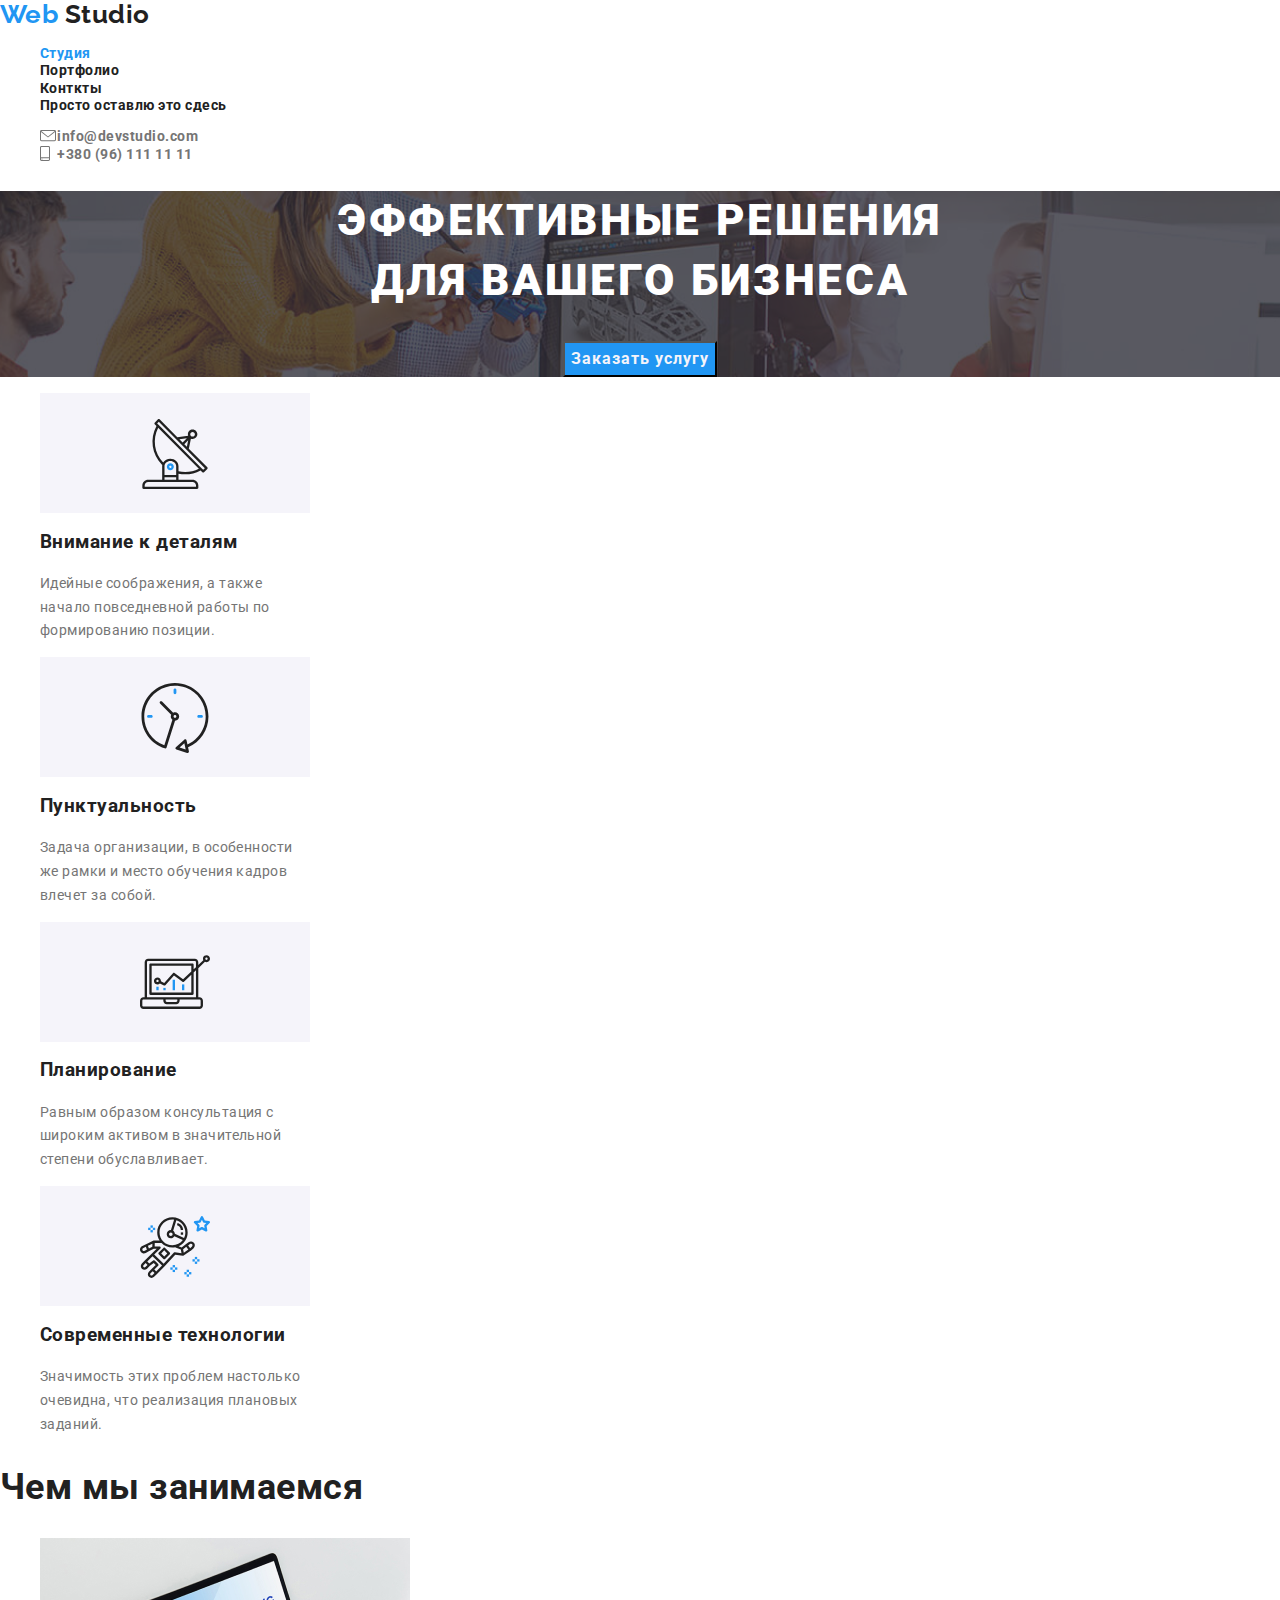
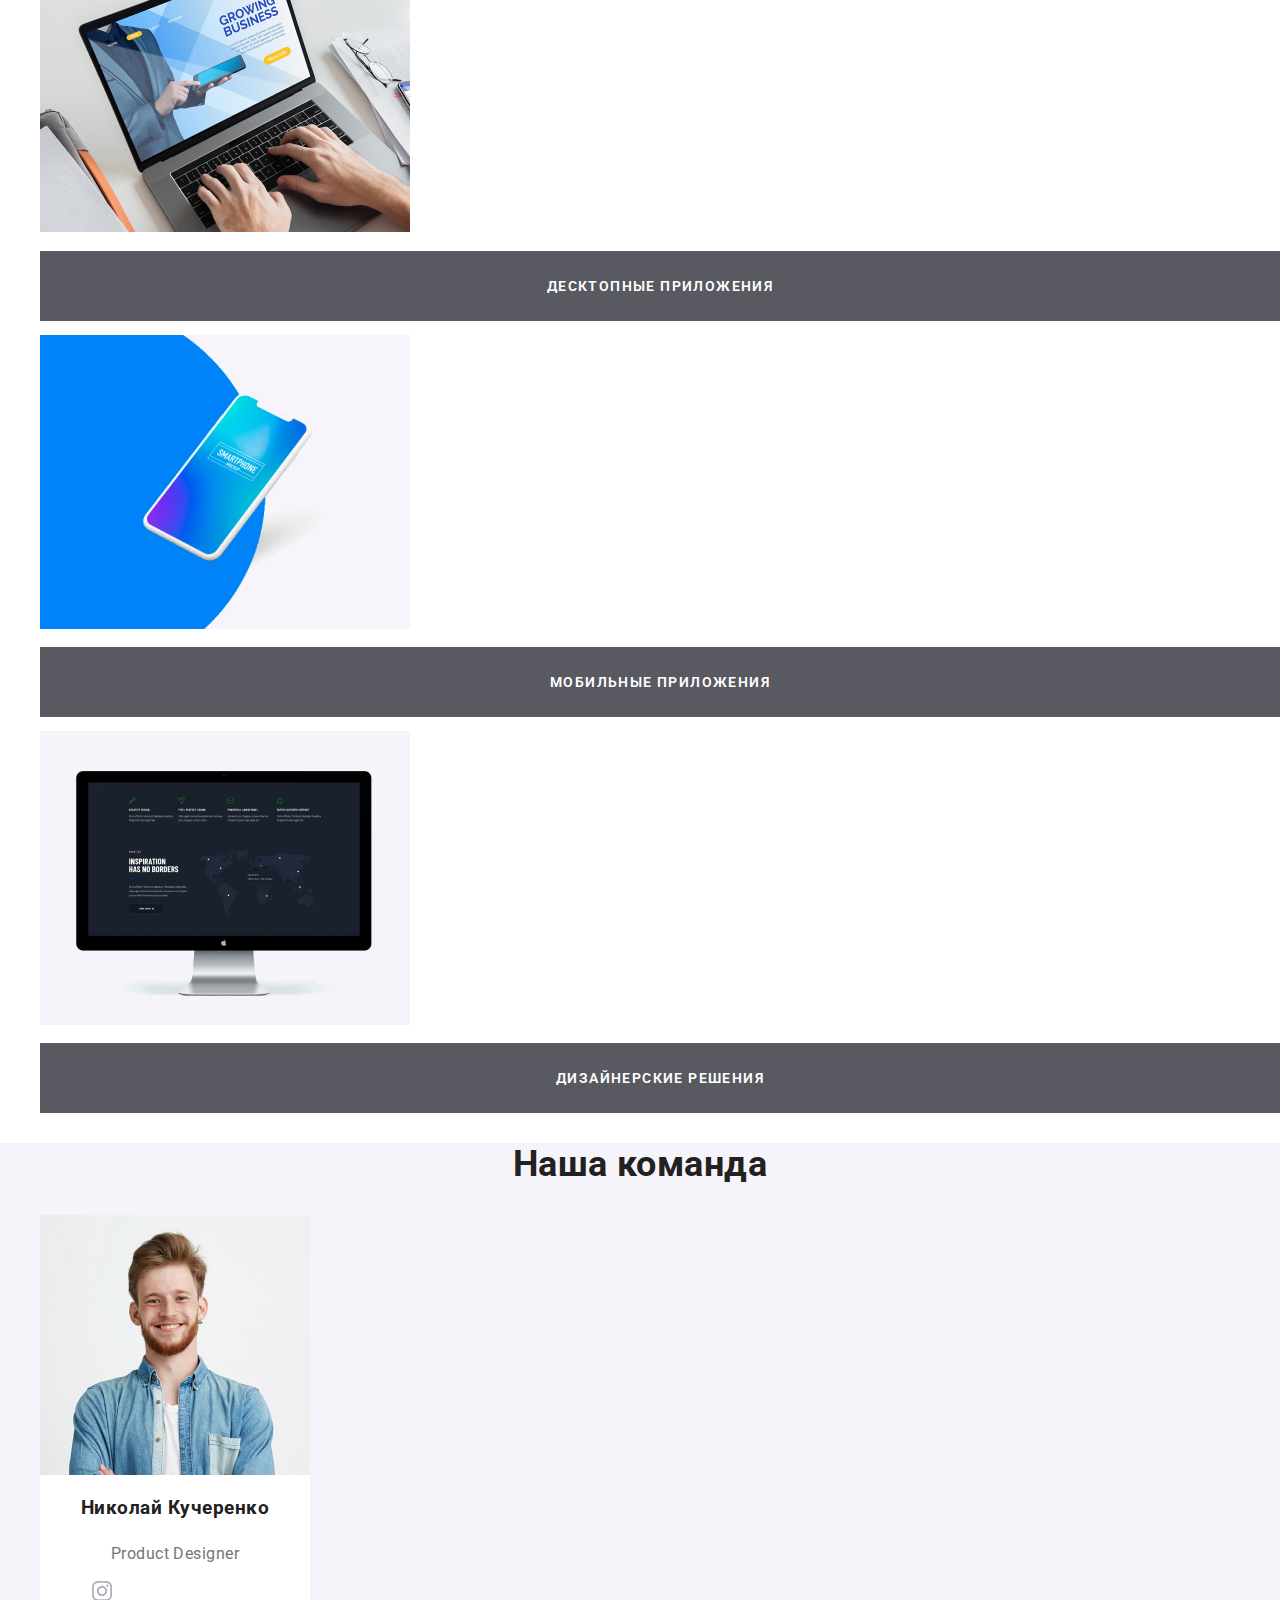
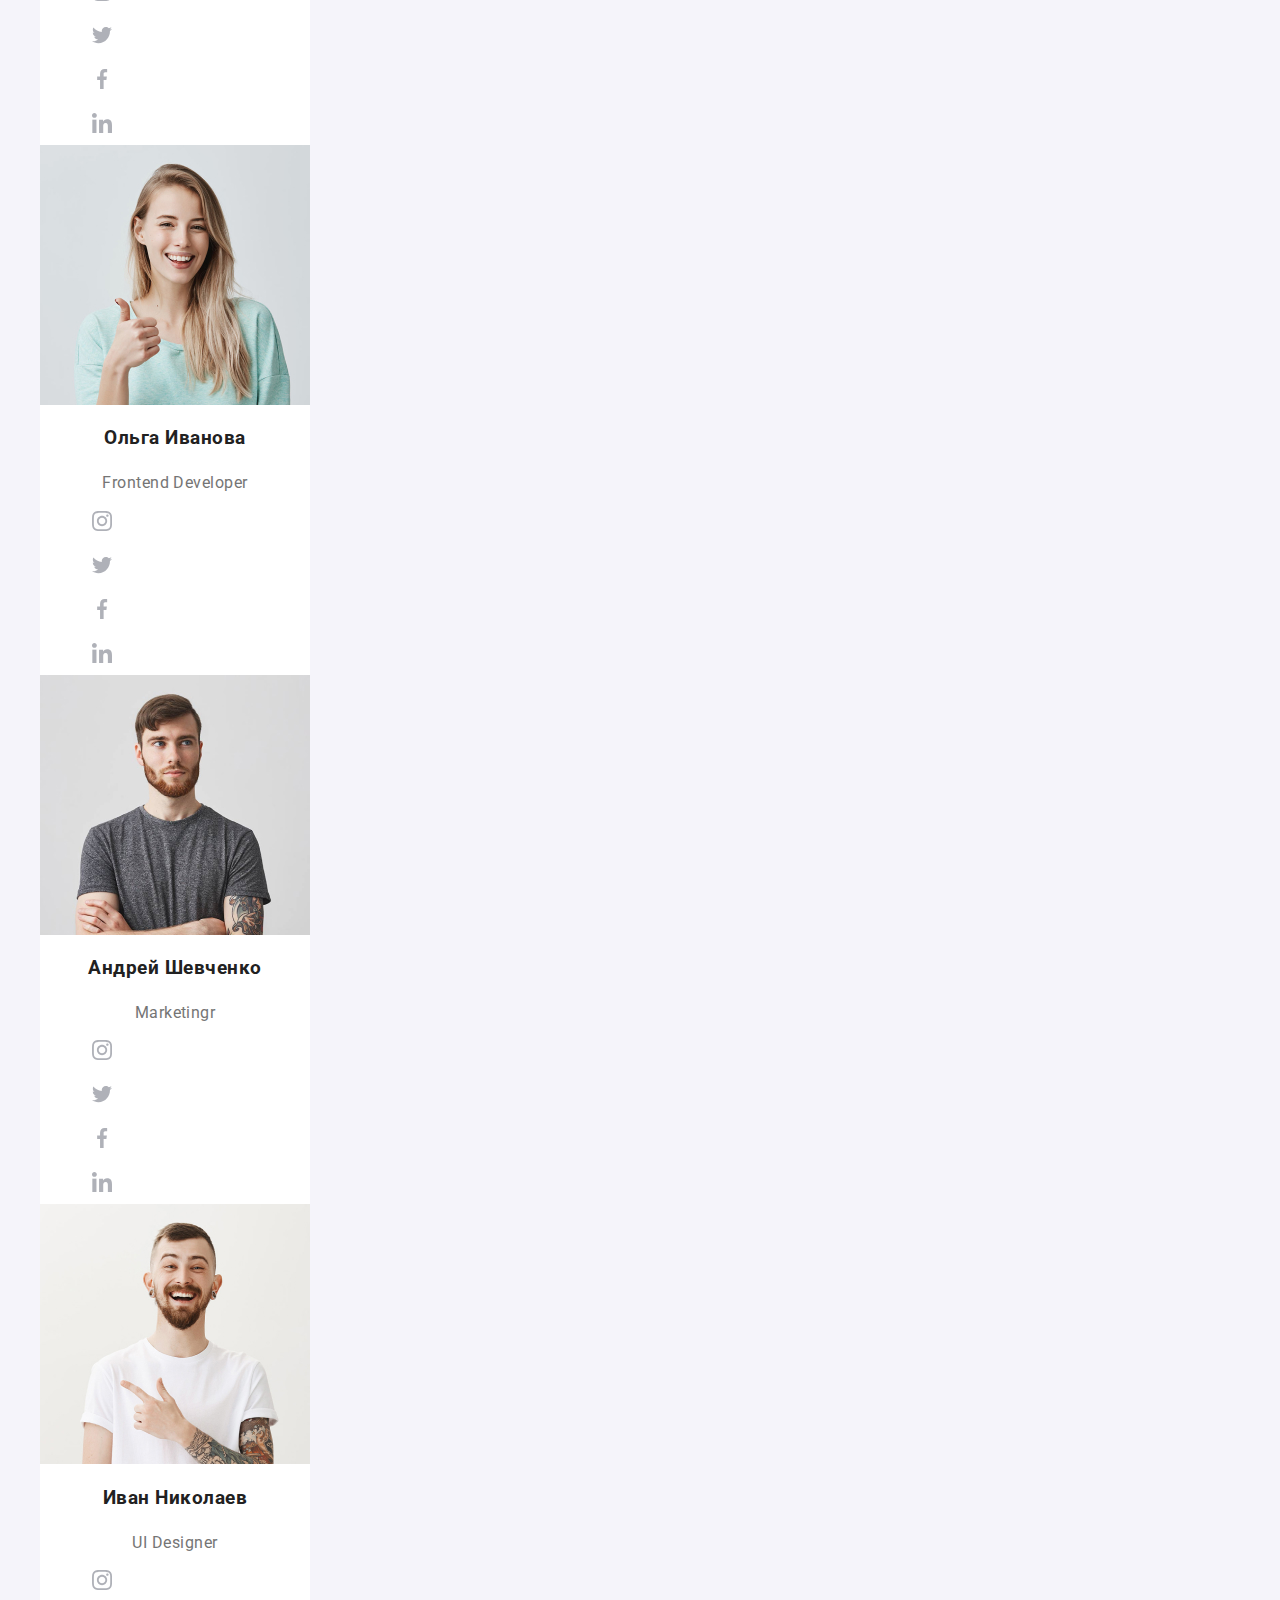
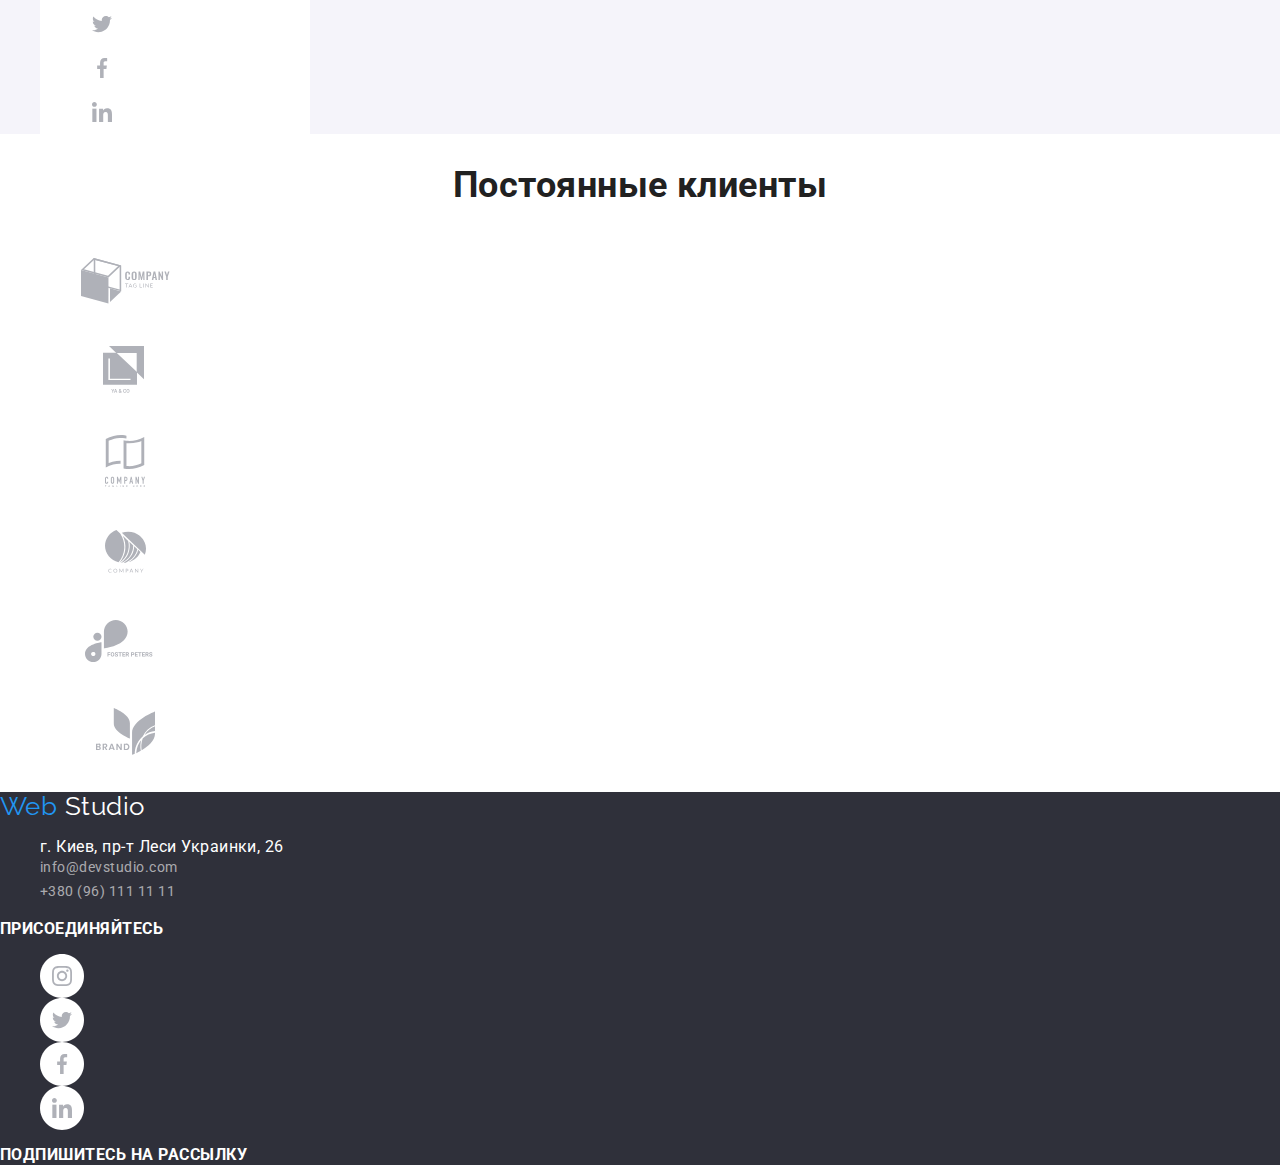
==== index.html @ a967880a "Start" ====
<!DOCTYPE html>
<html lang="ru">
<head>
    <meta charset="UTF-8">
    <meta name="viewport" content="width=device-width, initial-scale=1.0">
    <link href="https://fonts.googleapis.com/css2?family=Roboto:wght@400;600&display=swap" rel="stylesheet">
    <link href="https://fonts.googleapis.com/css2?family=Raleway:wght@700&display=swap" rel="stylesheet">
    <link rel="stylesheet" href="./css/normalize.css">
    <link rel="stylesheet" href="./css/styles.css">
    <title>Web Studio</title>
</head>
<body>
    <header class="index-header">
        <div class="wrapper-in-header">
            <nav class="top">
                <a class="logo" href="./index.html" aria-label="Главная страница"><span>Web</span> Studio</a>
                <ul class="top-nav-ul">
                    <li><a class="active-page" href="#">Студия</a></li>
                    <li><a href="./portfolio.html">Портфолио</a></li>
                    <li><a href="#">Конткты</a></li>
                    <li><a href="https://xdpiqbx.github.io/goit-html-my/" target="_blank">Просто оставлю это сдесь</a></li>
                </ul>
            </nav>
            <address class="addres-header">
                <ul class="contact">
                    <li class="envelope">
                        <a href="mailto:info@devstudio.com" aria-label="e-mail">
                            &nbsp; &nbsp; &nbsp;info@devstudio.com <!--тут я типа не знаю про padding ;)-->
                        </a>
                    </li>
                    <li class="phone">
                        <a href="tel:+380961111111" aria-label="Телефон">
                            &nbsp; &nbsp; &nbsp;+380 (96) 111 11 11 <!-- и тут тож ;)-->
                        </a>
                    </li>
                </ul>
            </address>
        </div>
    </header>
    
    <main>

        <section class="section hero">
            <div class="wrapper-bg-transparent-in-hero">
                <h1>Эффективные решения <br> для вашего бизнеса</h1>
                <button>Заказать услугу</button>
            </div>
        </section>

        <section class="section benefits">
            <h2 class="hidden-header-h">Наши преимущества</h2>
            <ul class="benefits-list">
                <li>
                    <div><img src="./images/antenna.svg" alt="Иконка антенны"></div>
                    <h3>Внимание к деталям</h3>
                    <p>Идейные соображения, а также начало повседневной работы по формированию позиции.</p>
                </li>
                <li>
                    <div><img src="./images/clock.svg" alt="Иконка часов"></div>
                    <h3>Пунктуальность</h3>
                    <p>Задача организации, в особенности же рамки и место обучения кадров влечет за собой.</p>
                </li>
                <li>
                    <div><img src="./images/diagram.svg" alt="Иконка диаграмы"></div>
                    <h3>Планирование</h3>
                    <p>Равным образом консультация с широким активом в значительной степени обуславливает.</p>
                </li>
                <li>
                    <div><img src="./images/astronaut.svg" alt="Иконка астронавт"></div>
                    <h3>Современные технологии</h3>
                    <p>Значимость этих проблем настолько очевидна, что реализация плановых заданий.</p>
                </li>
            </ul>
        </section>

        <section class="section what-we-do">
            <h2 class="section-title">Чем мы занимаемся</h2>
            <ul>
                <li class="what-we-do-li-1">
                    <img src="./images/what-we-do/notebook.jpg" alt="Ноутбук">
                    <a href="#"><h3>Десктопные приложения</h3></a>
                </li>
                <li class="what-we-do-li-2">
                    <img src="./images/what-we-do/smart.jpg" alt="Смарфон">
                    <a href="#"><h3>Мобильные приложения</h3></a>
                </li>
                <li class="what-we-do-li-3">
                    <img src="./images/what-we-do/mac.jpg" alt="Компютер">
                    <a href="#"><h3>Дизайнерские решения</h3></a>
                </li>
            </ul>
        </section>

        <div class="wrapper-full-width"> <!-- это для фона на всю ширину -->
            <section class="section our-team">
                <h2 class="section-title">Наша команда</h2>
                <ul>
                    <li class="our-team-member">
                        <img src="./images/team/nikolai.jpg" alt="Фото Николая">
                        <h3>Николай Кучеренко</h3>
                        <b>Product Designer</b>
                        <ul class="social">
                            <li class="instagram"><a href="#" aria-label="Instagram"></a></li>
                            <li class="twitter"><a href="#" aria-label="Twitter"></a></li>
                            <li class="facebook"><a href="#" aria-label="Facebook"></a></li>
                            <li class="linkedin"><a href="#" aria-label="Linkedin"></a></li>
                        </ul>
                    </li>
                    <li class="our-team-member">
                        <img src="./images/team/olga.jpg" alt="Фото Ольги">
                        <h3>Ольга Иванова</h3>
                        <b>Frontend Developer</b>
                        <ul class="social">
                            <li class="instagram"><a href="#" aria-label="Instagram"></a></li>
                            <li class="twitter"><a href="#" aria-label="Twitter"></a></li>
                            <li class="facebook"><a href="#" aria-label="Facebook"></a></li>
                            <li class="linkedin"><a href="#" aria-label="Linkedin"></a></li>
                        </ul>
                    </li>
                    <li class="our-team-member">
                        <img src="./images/team/andrei.jpg" alt="Фото Андрея">
                        <h3>Андрей Шевченко</h3>
                        <b>Marketingr</b>
                        <ul class="social">
                            <li class="instagram"><a href="#" aria-label="Instagram"></a></li>
                            <li class="twitter"><a href="#" aria-label="Twitter"></a></li>
                            <li class="facebook"><a href="#" aria-label="Facebook"></a></li>
                            <li class="linkedin"><a href="#" aria-label="Linkedin"></a></li>
                        </ul>
                    </li>
                    <li class="our-team-member">
                        <img src="./images/team/ivan.jpg" alt="Фото Ивана">
                        <h3>Иван Николаев</h3>
                        <b>UI Designer</b>
                        <ul class="social">
                            <li class="instagram"><a href="#" aria-label="Instagram"></a></li>
                            <li class="twitter"><a href="#" aria-label="Twitter"></a></li>
                            <li class="facebook"><a href="#" aria-label="Facebook"></a></li>
                            <li class="linkedin"><a href="#" aria-label="Linkedin"></a></li>
                        </ul>
                    </li>
                </ul>
            </section>
        </div>

        <section class="section clients">
            <h2 class="section-title">Постоянные клиенты</h2>
            <ul>
                <li><a class="client1" href="#" aria-label="Лого Клиента 1"><div>&nbsp;</div></a></li>
                <li><a class="client2" href="#" aria-label="Лого Клиента 2"><div>&nbsp;</div></a></li>
                <li><a class="client3" href="#" aria-label="Лого Клиента 3"><div>&nbsp;</div></a></li>
                <li><a class="client4" href="#" aria-label="Лого Клиента 4"><div>&nbsp;</div></a></li>
                <li><a class="client5" href="#" aria-label="Лого Клиента 5"><div>&nbsp;</div></a></li>
                <li><a class="client6" href="#" aria-label="Лого Клиента 6"><div>&nbsp;</div></a></li>
            </ul>
        </section>

    </main>

    <footer>
        <div class="wrapper-in-footer">
            <div>
                <a class="logo" href="./index.html" aria-label="Главная страница"><span>Web</span> Studio</a>
                <address class="addres-footer">
                    <ul>
                        <li>г. Киев, пр-т Леси Украинки, 26</li>
                        <li><a href="mailto:info@devstudio.com">info@devstudio.com</a></li>
                        <li><a href="tel:+380961111111">+380 (96) 111 11 11</a></li>
                    </ul>
                </address>
            </div>
            <div class="join">
                <b>ПРИСОЕДИНЯЙТЕСЬ</b>
                <ul>
                    <li class="instagram"><a href="#" aria-label="Instagram"></a></li>
                    <li class="twitter"><a href="#" aria-label="Twitter"></a></li>
                    <li class="facebook"><a href="#" aria-label="Facebook"></a></li>
                    <li class="linkedin"><a href="#" aria-label="Linkedin"></a></li>
                </ul>
            </div>
            <div class="subscribe">
                <b>ПОДПИШИТЕСЬ НА РАССЫЛКУ</b>
            </div>
        </div>
    </footer>
</body>
</html>
---- css/styles.css ----
:root{
    --main-font-family: 'Roboto', sans-serif;
    --logo-font-family: 'Raleway', sans-serif;
    
    --main-font-color: #212121;
    --main-font-on-dark-fon-color: #ffffff;
    --secondary-font-color: #757575;
    --address-footer-a-color: rgba(255, 255, 255, 0.6);

    --secondary-bg-color: #F5F4FA;
    --member-card-bg-color: #ffffff;
    --what-we-do-card-header-bg-color: rgba(47, 48, 58, 0.8);
    --footer-bg-color: #2F303A;

    --header-border-color: #ECECEC;
    --clients-border-color: #AFB1B8;
    --portfolio-card-border-color: #EEEEEE;
    
    --main-hover-color: #2196F3;

    --max-width: 1250px;
}



/* body ===================================================================== */
body{
    font-family: var(--main-font-family);
    color: var(--main-font-color);
    letter-spacing: 0.03em;
}



/* some reset ===================================================================== */
a{ text-decoration: none; }

address{ font-style: normal; }

ul{ list-style-type: none; }



/* Header ===================================================================== */
header{
    color: var(--main-font-color);
}


    header li, header a{
        font-weight: 700;
        vertical-align: middle;
        color: var(--main-font-color);
    }

        .logo{
            font-family: var(--logo-font-family);
            font-size: 26px;
            color: var(--main-font-color);
            text-decoration: none;
        }

            .logo span{ color: var(--main-hover-color); }

        .top,
        .top-nav-ul,
        .addres-header{
            font-size: 14px;
        }

            .addres-header a{ color: var(--secondary-font-color); }

        .contact li{
            background-repeat: no-repeat;
            background-position: left;
        }

            .envelope{ /* small icon */
                background-image: url("../images/envelope.svg");
            }

            .phone{ /* small icon */
                background-image: url("../images/smartphone.svg");
            }

    /*menu hover effect ==================== */
    .active-page,
    .top-nav-ul a:hover,
    .top-nav-ul a:focus{
        color: var(--main-hover-color);
    }

    address a:hover,
    address a:focus{ color: var(--main-hover-color); }

/*Footer ===================================================================== */
footer{
    color: var(--main-font-on-dark-fon-color);
    background-color: var(--footer-bg-color);
}
    .wrapper-in-footer{
        max-width: var(--max-width);
    }

    footer div{
        vertical-align: top;
    }

        footer .logo{ color: var(--main-font-on-dark-fon-color); }

            .addres-footer ul li{
                display: block;
            }
    
    .addres-footer ul li a{
        font-family: var(--main-font-family);
        font-style: normal;
        font-weight: 400;
        line-height: 1.7;
        font-size: 14px;
        color: var(--address-footer-a-color);
    }


/*Main element ===================== index.html ================================================*/
.hero{
    text-align: center;
    background-image: url("../images/hero-image.jpg");
    background-position: center;
}

    .wrapper-bg-transparent-in-hero{
        background-color: rgba(47, 48, 58, 0.8);
        height: 100%;
    }

    .hero h1{
        color:var(--main-font-on-dark-fon-color);
        font-family: var(--main-font-family);
        font-style: normal;
        font-weight: 900;
        font-size: 44px;
        line-height: 1.36;
        text-align: center;
        letter-spacing: 0.06em;
        text-transform: uppercase;
    }

    .hero button{
        line-height: 1.9;
        background-color: var(--main-hover-color);
        font-family: var(--main-font-family);
        color: var(--secondary-bg-color);
        font-size: 16px;
        font-weight: 700;
        letter-spacing: 0.06em;
    }

.wrapper-full-width{
    background-color: var(--secondary-bg-color);
}

.section-title{
    font-size: 36px;
    line-height: 1.17;
}



/*in section benefits ===================== index.html ================================================*/
.hidden-header-h{
    line-height: 0;
    font-size: 0;
}

.benefits-list{
    text-align: center;
}

    .benefits-list li{
        width: 270px;
        text-align: left;
    }

        .benefits-list div{
            text-align: center;
            background-color: var(--secondary-bg-color);
            line-height: 120px;
        }

            .benefits-list div img{
                vertical-align: middle;
            }

        .benefits-list p{
            font-family: var(--main-font-family);
            font-style: normal;
            font-weight: 400;
            font-size: 14px;
            line-height: 1.7;
            color: var(--secondary-font-color);
        }



/*in section what-we-do ===================== index.html ================================================*/
.what-we-do a{
    color: var(--main-font-on-dark-fon-color);
}

    .what-we-do h3{
        background-color: var(--what-we-do-card-header-bg-color);
        line-height: 70px;
        font-family: var(--main-font-family);
        font-weight: 600;
        font-size: 14px;
        text-align: center;
        letter-spacing: 0.1em;
        text-transform: uppercase;
    }



/*in section our-team ===================== index.html ================================================*/
.our-team{
    text-align: center;
}
        
    .our-team-member{
        background-color:var(--member-card-bg-color);
        width: 270px;
        text-align: center;
    }

        .our-team-member b{
            font-family: var(--main-font-family);
            font-style: normal;
            font-weight: 400;
            font-size: 16px;
            line-height: 1.9;
            text-align: center;
            color: var(--secondary-font-color);
        }

            .social li,
            .join li{
                height: 44px;
                background-repeat: no-repeat;
            }

                .social a,
                .join a{ /* .join icons in footer */
                    display: block;
                    width: 44px;
                    height: 44px;
                }
            
            .instagram {background-image: url("../images/instagramico.svg");}
            .twitter {background-image: url("../images/twitterico.svg");}
            .facebook {background-image: url("../images/facebookico.svg");}
            .linkedin {background-image: url("../images/linkedinico.svg");}
            


/*in section clients ===================== index.html ================================================*/
.clients{
    text-align: center;
}

    .clients li{
        width: 170px;
        line-height: 90px;
    }

    .clients a{
        background-position: center;
        background-repeat: no-repeat;
        display:block;
    }

        .client1{ background-image: url("../images/clients/client1.svg"); }
        .client2{ background-image: url("../images/clients/client2.svg"); }
        .client3{ background-image: url("../images/clients/client3.svg"); }
        .client4{ background-image: url("../images/clients/client4.svg"); }
        .client5{ background-image: url("../images/clients/client5.svg"); }
        .client6{ background-image: url("../images/clients/client6.svg"); }



/*in section portfolio ===================== portfolio.html ================================================*/    
.portfolio{
    max-width: var(--max-width);
}

    .btn-group{
        text-align: center;
    }

        .btn-group button{
            font-size: 16px;
            line-height: 1.6;
            background-color: var(--secondary-bg-color);
            font-family: var(--main-font-family);
            font-weight: 700;
            letter-spacing: 0.05em;
        }

        .btn-group button:hover,
        .btn-group button:focus{
            background-color: var(--main-hover-color);
            color: var(--secondary-bg-color);
        }

    .ul-portfolio{
        text-align: center;
    }

        .ul-portfolio li{
            width: 370px;
            overflow: hidden;
        }
        
        .ul-portfolio a{
            text-decoration: none;
            width: inherit;
        }
            .ul-portfolio li h2,
            .ul-portfolio li p{
                text-align: left;
            } 

        .ul-portfolio a h2{
            color: var(--main-font-color);
            font-family: var(--main-font-family);
            font-style: normal;
            font-weight: 700;
            font-size: 16px;
            line-height: 2.25;
            letter-spacing: 0.06em;
        }

        .ul-portfolio p{
            color: var(--secondary-font-color);
            font-family: var(--main-font-family);
            font-style: normal;
            font-weight: 400;
            font-size: 14px;
            line-height: 2.14;
        }

        .ul-portfolio .hover-text{
            visibility: hidden;
        }
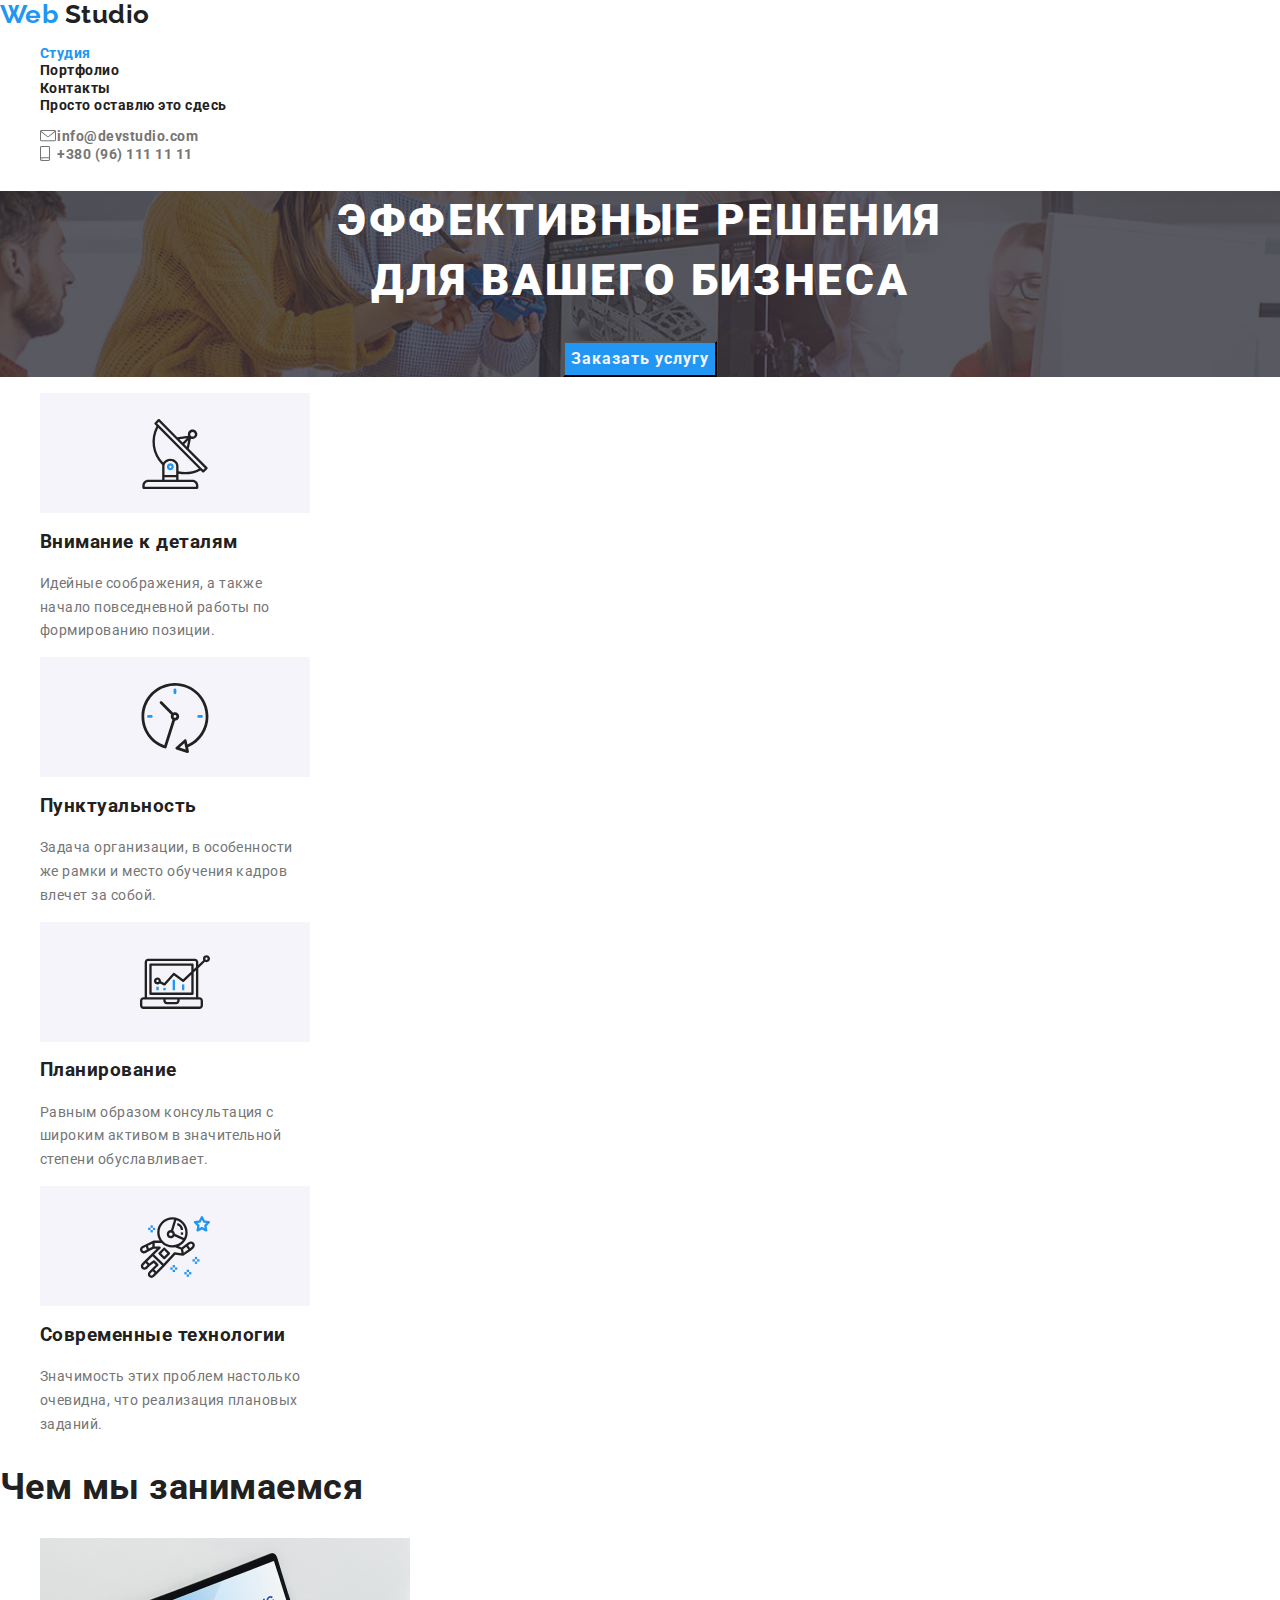
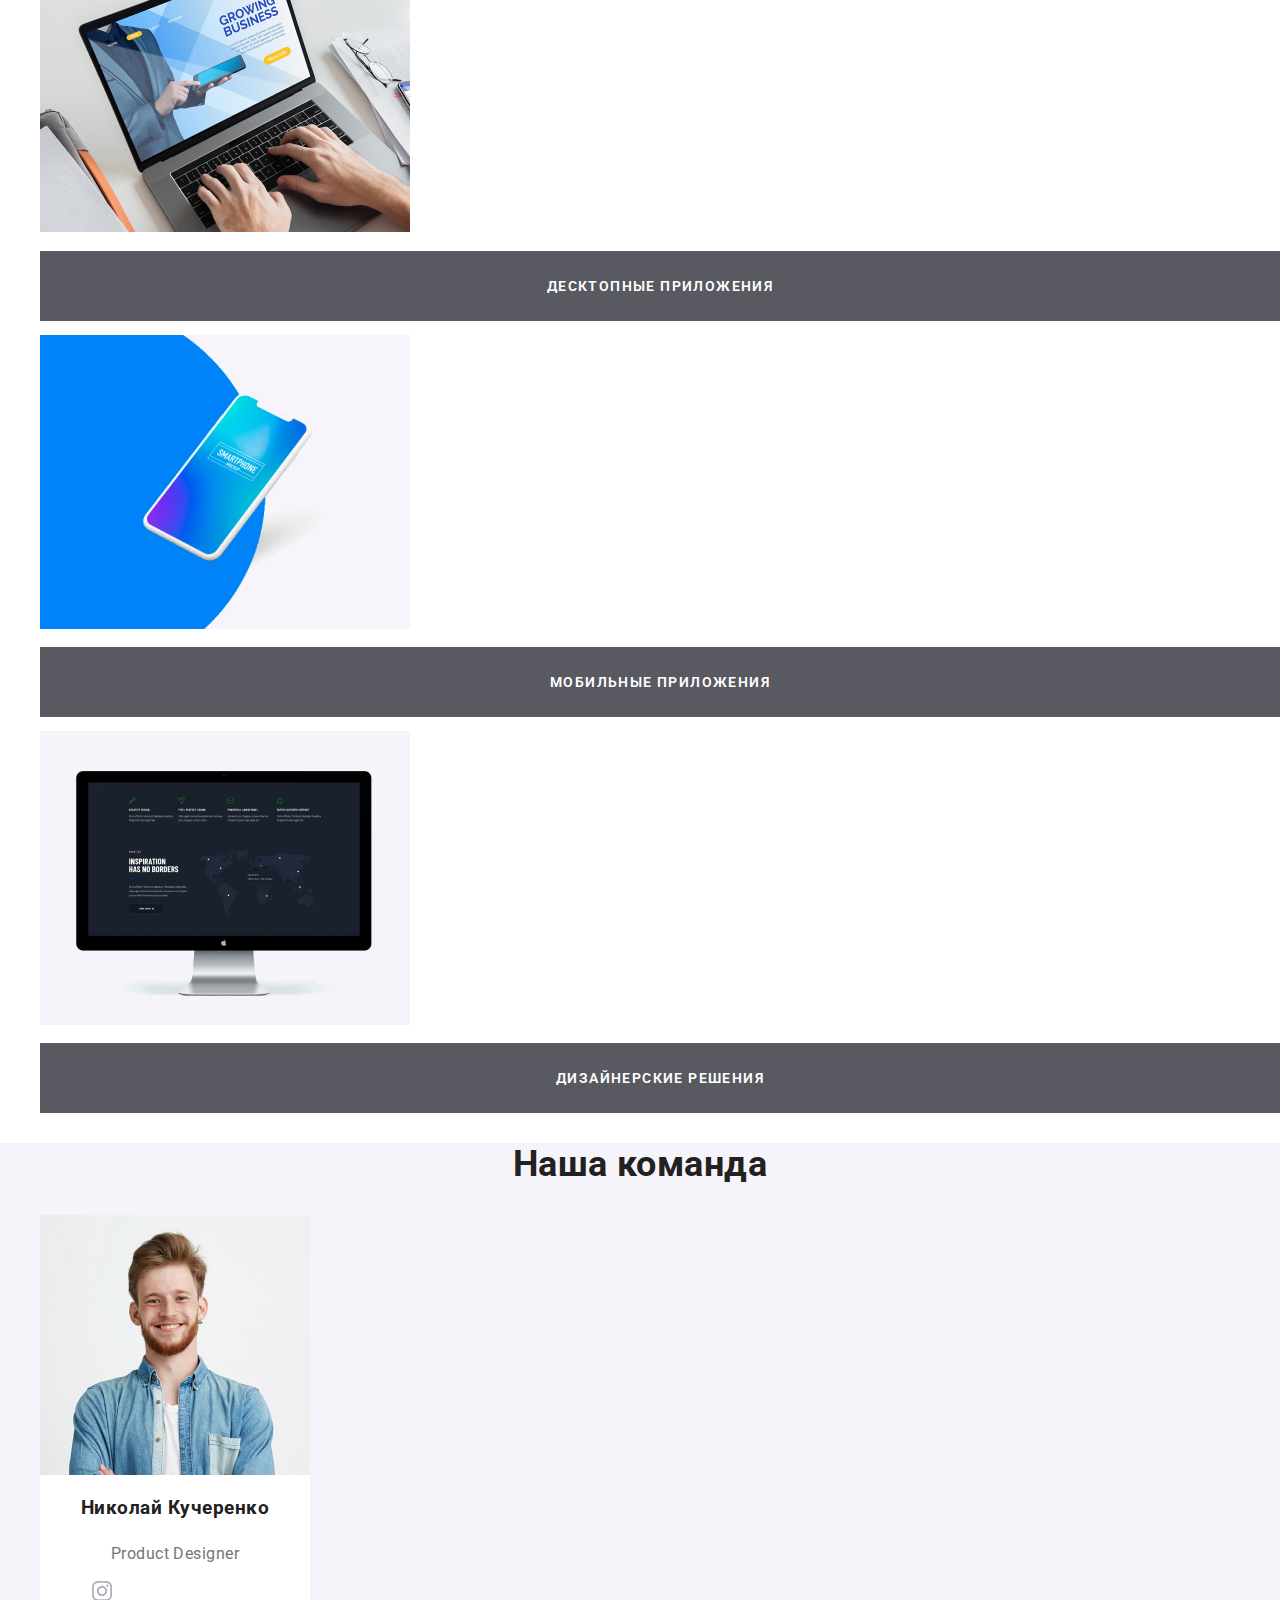
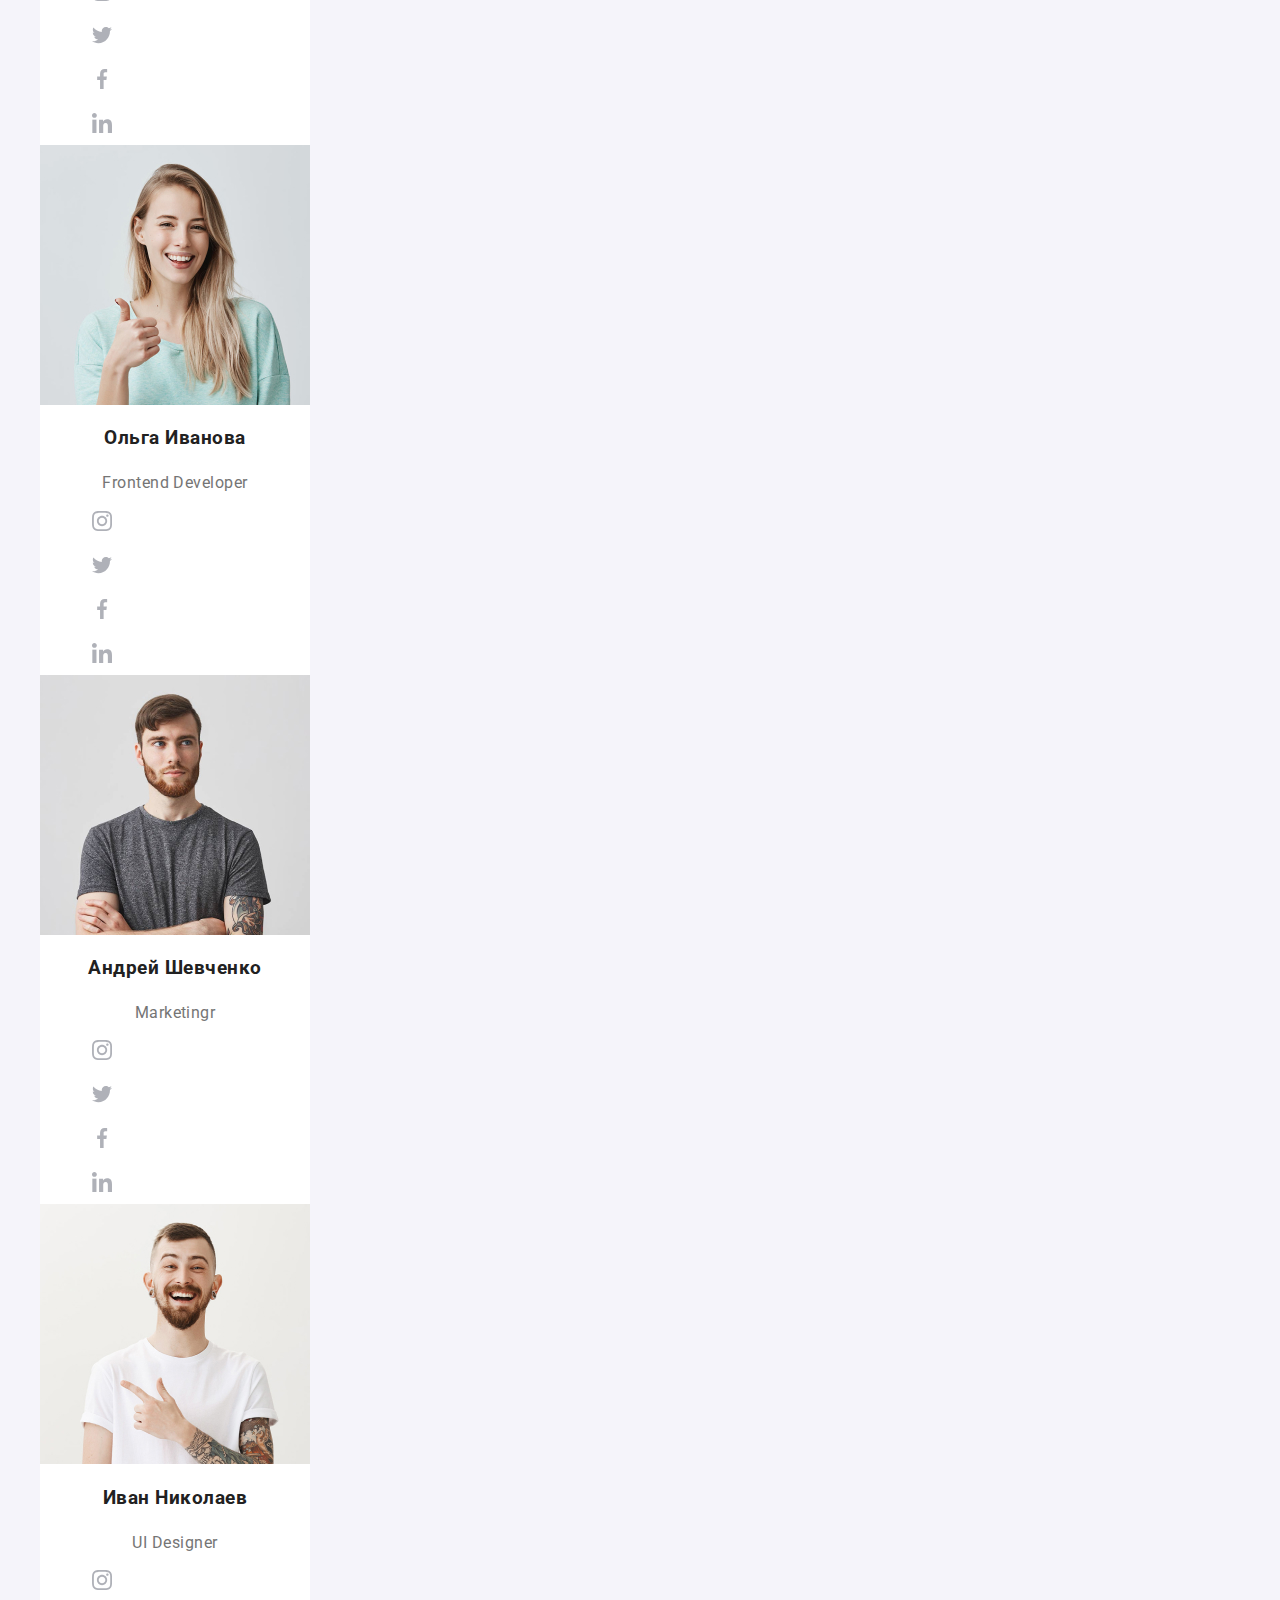
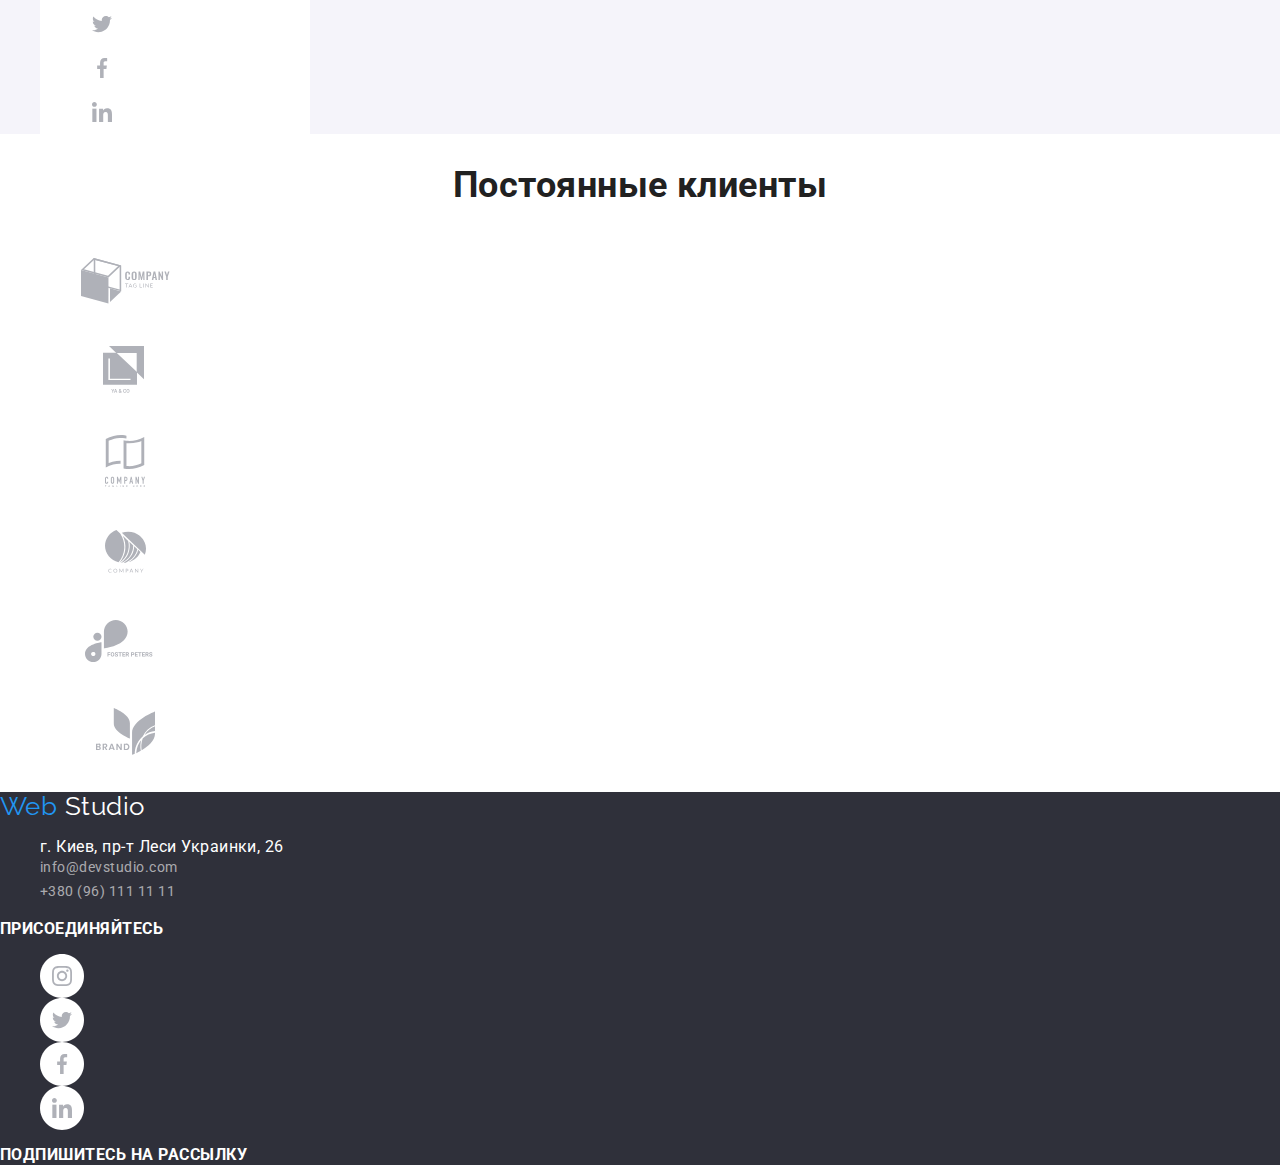
==== commit 35be4d39: "очепятка" ====
--- a/index.html
+++ b/index.html
@@ -17,7 +17,7 @@
                 <ul class="top-nav-ul">
                     <li><a class="active-page" href="#">Студия</a></li>
                     <li><a href="./portfolio.html">Портфолио</a></li>
-                    <li><a href="#">Конткты</a></li>
+                    <li><a href="#">Контакты</a></li>
                     <li><a href="https://xdpiqbx.github.io/goit-html-my/" target="_blank">Просто оставлю это сдесь</a></li>
                 </ul>
             </nav>
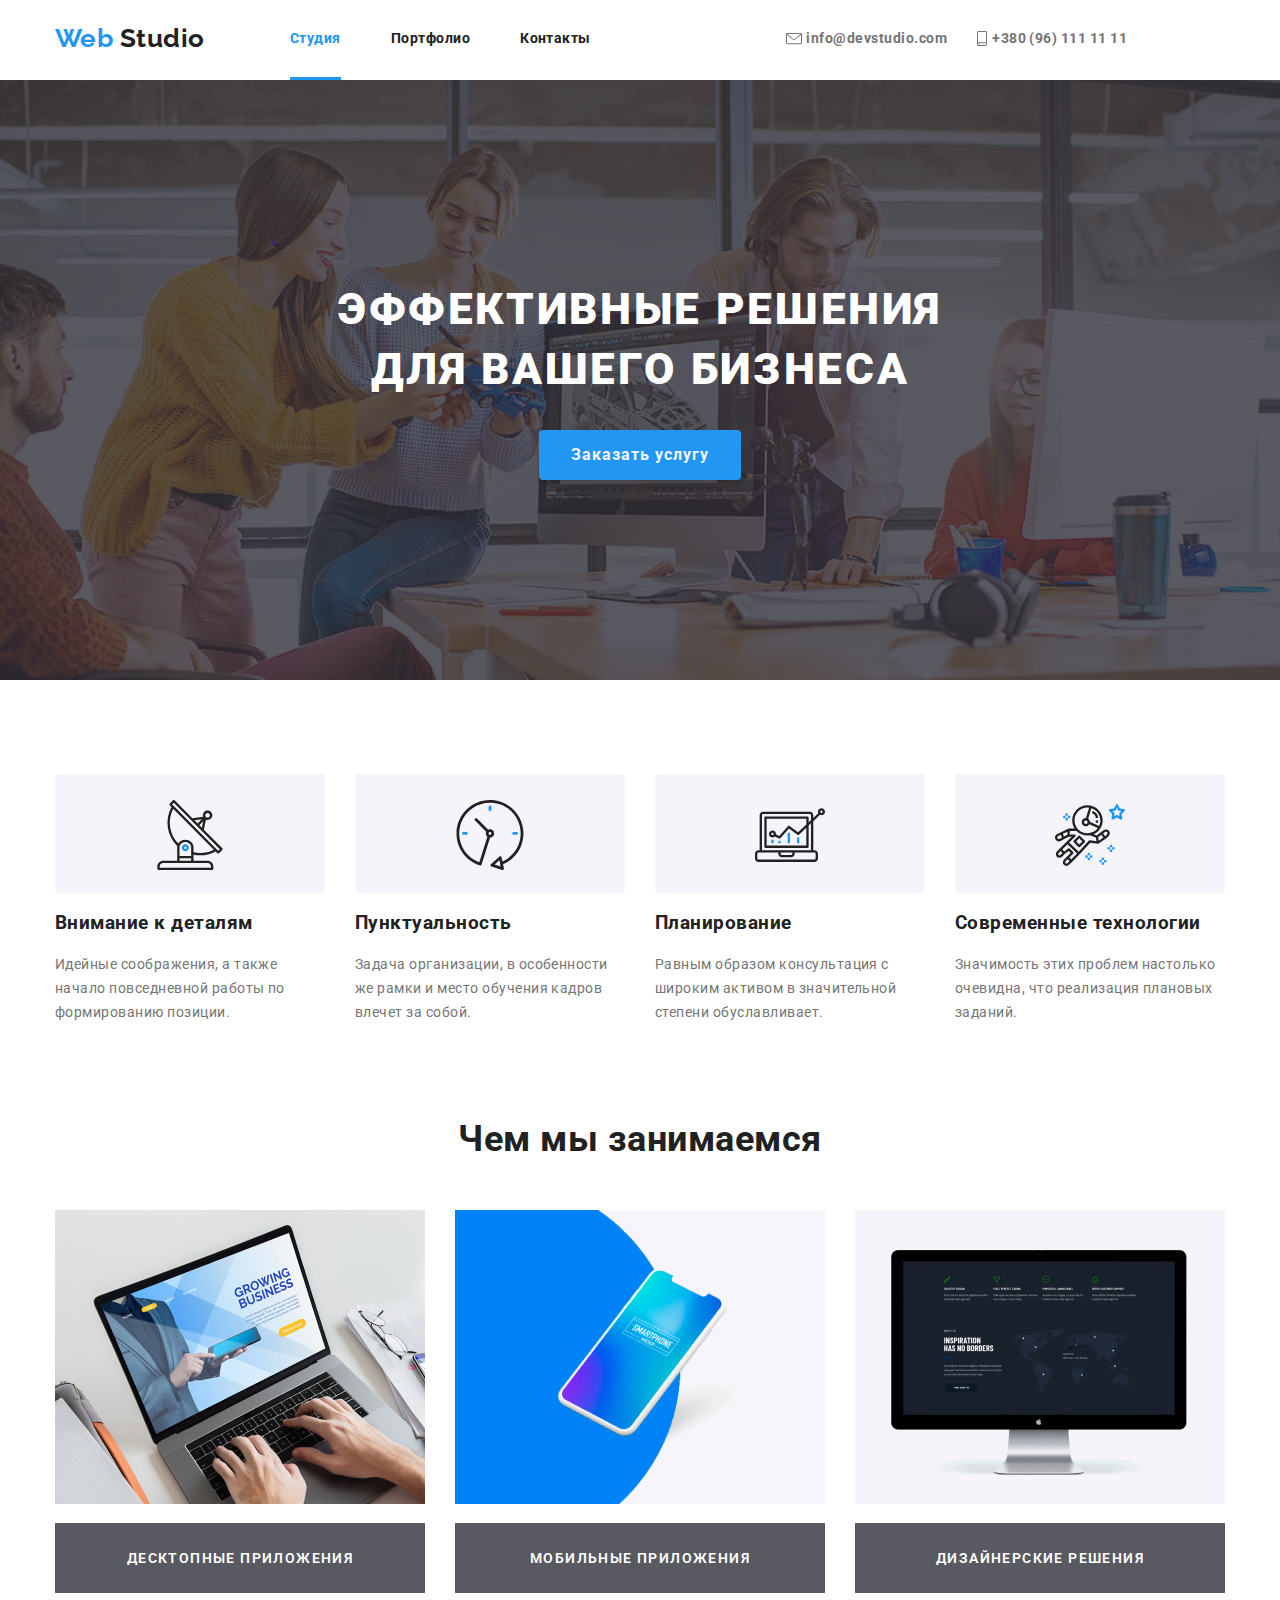
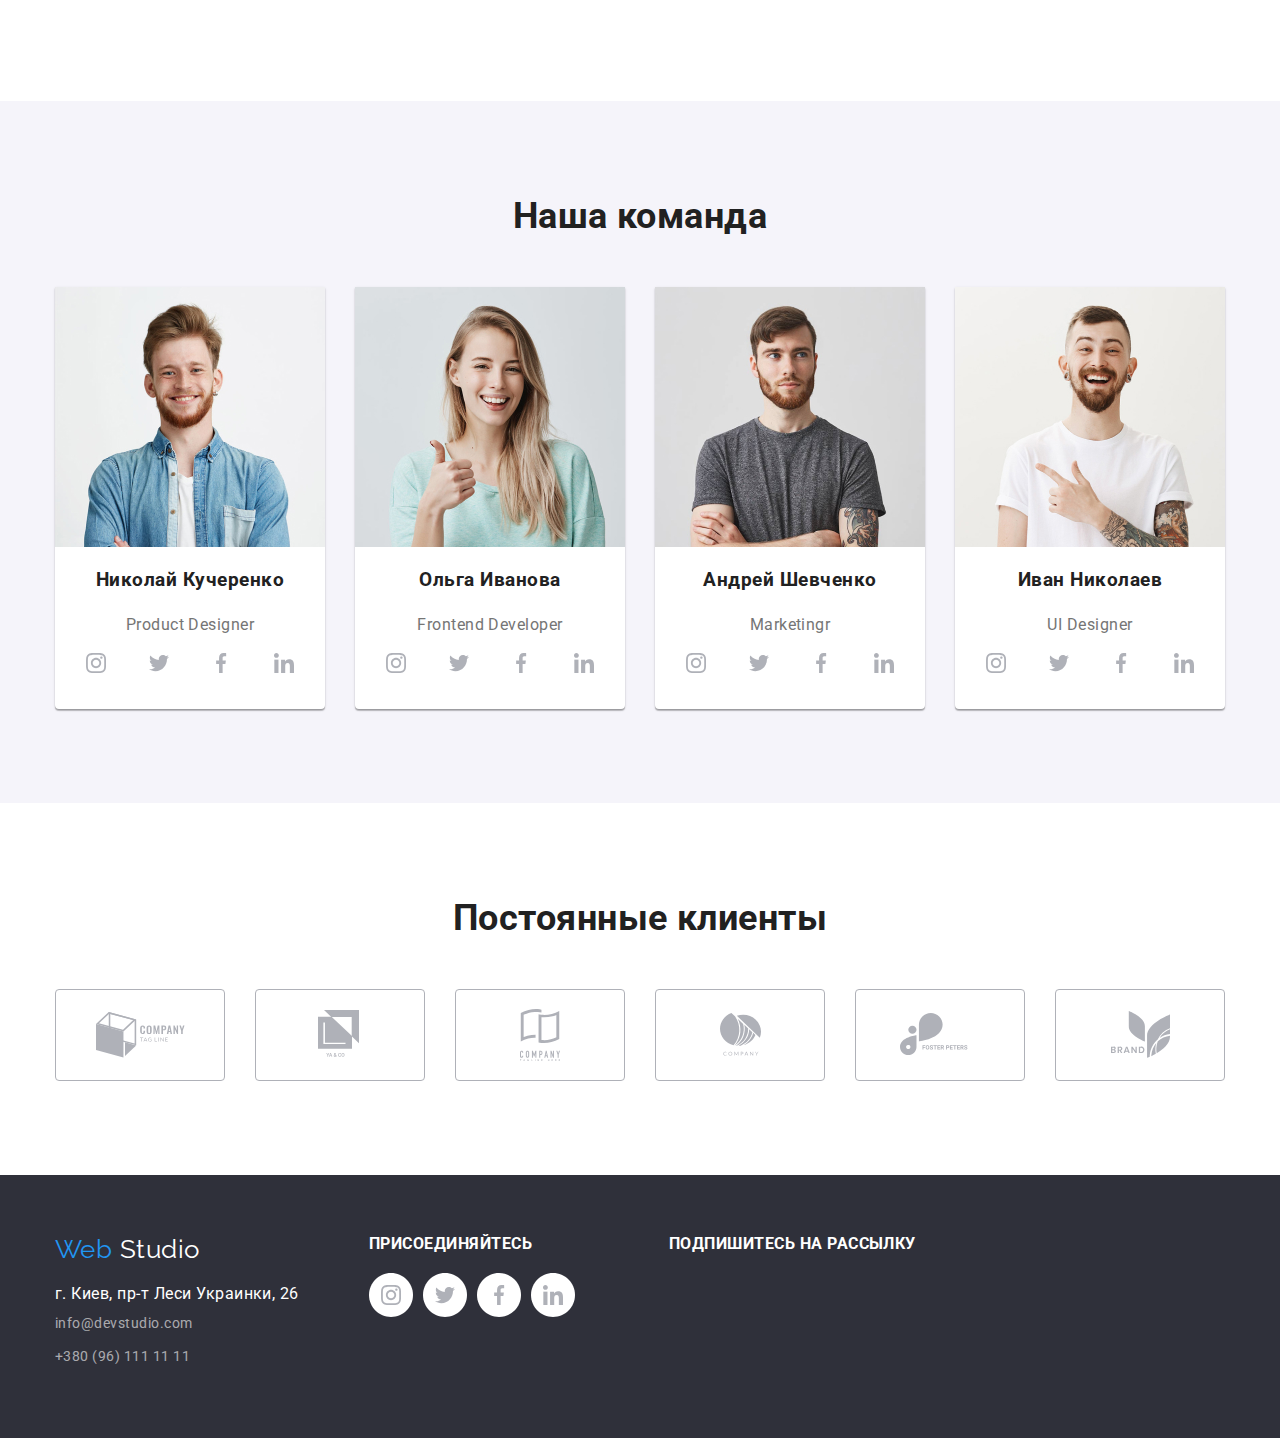
==== commit 119ee8e9: "HW-3" ====
--- a/index.html
+++ b/index.html
@@ -9,38 +9,32 @@
     <link rel="stylesheet" href="./css/styles.css">
     <title>Web Studio</title>
 </head>
+
 <body>
-    <header class="index-header">
-        <div class="wrapper-in-header">
-            <nav class="top">
+    <header class="index-no-border">
+        <div class="wrapper-in-header section flex-container">
+            <nav class="top flex-container">
                 <a class="logo" href="./index.html" aria-label="Главная страница"><span>Web</span> Studio</a>
-                <ul class="top-nav-ul">
+                <ul class="top-nav-ul flex-container">
                     <li><a class="active-page" href="#">Студия</a></li>
                     <li><a href="./portfolio.html">Портфолио</a></li>
                     <li><a href="#">Контакты</a></li>
-                    <li><a href="https://xdpiqbx.github.io/goit-html-my/" target="_blank">Просто оставлю это сдесь</a></li>
                 </ul>
             </nav>
             <address class="addres-header">
-                <ul class="contact">
+                <ul class="contact flex-container">
                     <li class="envelope">
-                        <a href="mailto:info@devstudio.com" aria-label="e-mail">
-                            &nbsp; &nbsp; &nbsp;info@devstudio.com <!--тут я типа не знаю про padding ;)-->
-                        </a>
+                        <a href="mailto:info@devstudio.com" aria-label="e-mail">info@devstudio.com</a>
                     </li>
                     <li class="phone">
-                        <a href="tel:+380961111111" aria-label="Телефон">
-                            &nbsp; &nbsp; &nbsp;+380 (96) 111 11 11 <!-- и тут тож ;)-->
-                        </a>
+                        <a href="tel:+380961111111" aria-label="Телефон">+380 (96) 111 11 11</a>
                     </li>
                 </ul>
             </address>
         </div>
     </header>
-    
     <main>
-
-        <section class="section hero">
+        <section class="hero">
             <div class="wrapper-bg-transparent-in-hero">
                 <h1>Эффективные решения <br> для вашего бизнеса</h1>
                 <button>Заказать услугу</button>
@@ -49,7 +43,7 @@
 
         <section class="section benefits">
             <h2 class="hidden-header-h">Наши преимущества</h2>
-            <ul class="benefits-list">
+            <ul class="benefits-list flex-container">
                 <li>
                     <div><img src="./images/antenna.svg" alt="Иконка антенны"></div>
                     <h3>Внимание к деталям</h3>
@@ -75,7 +69,7 @@
 
         <section class="section what-we-do">
             <h2 class="section-title">Чем мы занимаемся</h2>
-            <ul>
+            <ul class="what-we-do-list flex-container">
                 <li class="what-we-do-li-1">
                     <img src="./images/what-we-do/notebook.jpg" alt="Ноутбук">
                     <a href="#"><h3>Десктопные приложения</h3></a>
@@ -94,12 +88,12 @@
         <div class="wrapper-full-width"> <!-- это для фона на всю ширину -->
             <section class="section our-team">
                 <h2 class="section-title">Наша команда</h2>
-                <ul>
+                <ul class="our-team-list flex-container">
                     <li class="our-team-member">
                         <img src="./images/team/nikolai.jpg" alt="Фото Николая">
                         <h3>Николай Кучеренко</h3>
                         <b>Product Designer</b>
-                        <ul class="social">
+                        <ul class="social flex-container">
                             <li class="instagram"><a href="#" aria-label="Instagram"></a></li>
                             <li class="twitter"><a href="#" aria-label="Twitter"></a></li>
                             <li class="facebook"><a href="#" aria-label="Facebook"></a></li>
@@ -110,7 +104,7 @@
                         <img src="./images/team/olga.jpg" alt="Фото Ольги">
                         <h3>Ольга Иванова</h3>
                         <b>Frontend Developer</b>
-                        <ul class="social">
+                        <ul class="social flex-container">
                             <li class="instagram"><a href="#" aria-label="Instagram"></a></li>
                             <li class="twitter"><a href="#" aria-label="Twitter"></a></li>
                             <li class="facebook"><a href="#" aria-label="Facebook"></a></li>
@@ -121,7 +115,7 @@
                         <img src="./images/team/andrei.jpg" alt="Фото Андрея">
                         <h3>Андрей Шевченко</h3>
                         <b>Marketingr</b>
-                        <ul class="social">
+                        <ul class="social flex-container">
                             <li class="instagram"><a href="#" aria-label="Instagram"></a></li>
                             <li class="twitter"><a href="#" aria-label="Twitter"></a></li>
                             <li class="facebook"><a href="#" aria-label="Facebook"></a></li>
@@ -132,7 +126,7 @@
                         <img src="./images/team/ivan.jpg" alt="Фото Ивана">
                         <h3>Иван Николаев</h3>
                         <b>UI Designer</b>
-                        <ul class="social">
+                        <ul class="social flex-container">
                             <li class="instagram"><a href="#" aria-label="Instagram"></a></li>
                             <li class="twitter"><a href="#" aria-label="Twitter"></a></li>
                             <li class="facebook"><a href="#" aria-label="Facebook"></a></li>
@@ -142,10 +136,9 @@
                 </ul>
             </section>
         </div>
-
         <section class="section clients">
             <h2 class="section-title">Постоянные клиенты</h2>
-            <ul>
+            <ul class="clients-list flex-container">
                 <li><a class="client1" href="#" aria-label="Лого Клиента 1"><div>&nbsp;</div></a></li>
                 <li><a class="client2" href="#" aria-label="Лого Клиента 2"><div>&nbsp;</div></a></li>
                 <li><a class="client3" href="#" aria-label="Лого Клиента 3"><div>&nbsp;</div></a></li>
@@ -154,12 +147,11 @@
                 <li><a class="client6" href="#" aria-label="Лого Клиента 6"><div>&nbsp;</div></a></li>
             </ul>
         </section>
-
     </main>
 
     <footer>
-        <div class="wrapper-in-footer">
-            <div>
+        <div class="wrapper-in-footer section flex-container">
+            <div class="logo-and-contact">
                 <a class="logo" href="./index.html" aria-label="Главная страница"><span>Web</span> Studio</a>
                 <address class="addres-footer">
                     <ul>
@@ -171,7 +163,7 @@
             </div>
             <div class="join">
                 <b>ПРИСОЕДИНЯЙТЕСЬ</b>
-                <ul>
+                <ul class="social flex-container">
                     <li class="instagram"><a href="#" aria-label="Instagram"></a></li>
                     <li class="twitter"><a href="#" aria-label="Twitter"></a></li>
                     <li class="facebook"><a href="#" aria-label="Facebook"></a></li>
--- a/css/styles.css
+++ b/css/styles.css
@@ -18,10 +18,18 @@
     
     --main-hover-color: #2196F3;
 
-    --max-width: 1250px;
-}
-
-
+    --max-width: 1200px;
+}
+
+html {
+    box-sizing: border-box;
+}
+  
+*,
+*::before,
+*::after {
+    box-sizing: inherit;
+}
 
 /* body ===================================================================== */
 body{
@@ -30,30 +38,59 @@
     letter-spacing: 0.03em;
 }
 
-
-
 /* some reset ===================================================================== */
 a{ text-decoration: none; }
 
 address{ font-style: normal; }
 
-ul{ list-style-type: none; }
-
-
+ul{ 
+    list-style-type: none;
+    padding: 0;
+    margin: 0;
+}
+
+p, h2{
+    margin: 0;
+}
 
 /* Header ===================================================================== */
 header{
     color: var(--main-font-color);
-}
-
+    border: 1px solid var(--header-border-color);;
+}
+
+.section{
+    margin: 0 auto;
+    max-width: var(--max-width);
+    padding-left: 15px;
+    padding-right: 15px;
+}
+
+.index-no-border{
+    border: 0;
+}
+
+.wrapper-in-header{
+    height: 80px;
+}
+
+.flex-container{
+    display: flex;
+    align-items: stretch;
+    flex-grow: 2;
+    flex-wrap: wrap;
+
+}
 
     header li, header a{
+        display: block;
+        line-height: 77px;
         font-weight: 700;
-        vertical-align: middle;
         color: var(--main-font-color);
     }
 
         .logo{
+            margin-right: 85px;
             font-family: var(--logo-font-family);
             font-size: 26px;
             color: var(--main-font-color);
@@ -68,18 +105,32 @@
             font-size: 14px;
         }
 
+            .top-nav-ul li:not(:last-child){
+                margin-right: 50px;
+            }
+        
+        .addres-header{
+            flex-grow: 1;
+        }
+
             .addres-header a{ color: var(--secondary-font-color); }
 
-        .contact li{
-            background-repeat: no-repeat;
-            background-position: left;
-        }
+            .contact li:not(:last-child){
+                margin-right: 30px;
+            }
+            
+            .contact li{
+                background-repeat: no-repeat;
+                background-position: left;
+            }
 
             .envelope{ /* small icon */
+                padding-left: 20px;
                 background-image: url("../images/envelope.svg");
             }
 
             .phone{ /* small icon */
+                padding-left: 15px;
                 background-image: url("../images/smartphone.svg");
             }
 
@@ -88,10 +139,15 @@
     .top-nav-ul a:hover,
     .top-nav-ul a:focus{
         color: var(--main-hover-color);
-    }
-
+        border-bottom: solid 3px var(--main-hover-color);
+        border-collapse: collapse;
+    }
+    
     address a:hover,
-    address a:focus{ color: var(--main-hover-color); }
+    address a:focus{
+        color: var(--main-hover-color);
+    }
+
 
 /*Footer ===================================================================== */
 footer{
@@ -99,6 +155,7 @@
     background-color: var(--footer-bg-color);
 }
     .wrapper-in-footer{
+        padding-top: 60px;
         max-width: var(--max-width);
     }
 
@@ -106,12 +163,33 @@
         vertical-align: top;
     }
 
+    .logo-and-contact{
+        margin-right: 70px;
+        padding-bottom: 60px;
+    }
+
+    .logo-and-contact .logo,
+    .join b,
+    .subscribe b{
+        display: block;
+        margin-bottom: 20px;
+    }
+
+    .join{
+        width: 206px;
+        margin-right: 94px;
+    }
+
+    .join .social{
+        justify-content: space-between;
+    }
+
         footer .logo{ color: var(--main-font-on-dark-fon-color); }
 
-            .addres-footer ul li{
-                display: block;
-            }
-    
+    .addres-footer ul li{
+        margin-bottom: 9px;
+    }
+
     .addres-footer ul li a{
         font-family: var(--main-font-family);
         font-style: normal;
@@ -127,6 +205,8 @@
     text-align: center;
     background-image: url("../images/hero-image.jpg");
     background-position: center;
+    height: 600px;
+    margin-bottom: 94px;
 }
 
     .wrapper-bg-transparent-in-hero{
@@ -135,6 +215,9 @@
     }
 
     .hero h1{
+        margin: 0;
+        padding-top: 200px;
+        padding-bottom: 30px;
         color:var(--main-font-on-dark-fon-color);
         font-family: var(--main-font-family);
         font-style: normal;
@@ -147,6 +230,7 @@
     }
 
     .hero button{
+        padding: 10px 32px;
         line-height: 1.9;
         background-color: var(--main-hover-color);
         font-family: var(--main-font-family);
@@ -154,6 +238,9 @@
         font-size: 16px;
         font-weight: 700;
         letter-spacing: 0.06em;
+        box-shadow: 0px 4px 4px rgba(0, 0, 0, 0.15);
+        border: 0;
+        border-radius: 4px;
     }
 
 .wrapper-full-width{
@@ -168,12 +255,17 @@
 
 
 /*in section benefits ===================== index.html ================================================*/
+.benefits{
+    margin-bottom: 94px;
+}
+
 .hidden-header-h{
     line-height: 0;
     font-size: 0;
 }
 
 .benefits-list{
+    justify-content: space-between;
     text-align: center;
 }
 
@@ -186,6 +278,7 @@
             text-align: center;
             background-color: var(--secondary-bg-color);
             line-height: 120px;
+            border-radius: 4px;
         }
 
             .benefits-list div img{
@@ -204,6 +297,19 @@
 
 
 /*in section what-we-do ===================== index.html ================================================*/
+.what-we-do{
+    margin-bottom: 94px;
+}
+
+.section-title{
+    margin-bottom: 50px;
+    text-align: center;
+}
+
+.what-we-do-list{
+    justify-content: space-between;
+}
+
 .what-we-do a{
     color: var(--main-font-on-dark-fon-color);
 }
@@ -225,11 +331,27 @@
 .our-team{
     text-align: center;
 }
+
+.our-team-list{
+    justify-content: space-between;
+    padding-bottom: 94px;
+}
+
+.our-team h2{
+    padding-top: 94px;
+    margin-bottom: 50px;
+}
         
     .our-team-member{
         background-color:var(--member-card-bg-color);
         width: 270px;
         text-align: center;
+        background: #FFFFFF;
+        box-shadow: 
+            0px 2px 1px rgba(0, 0, 0, 0.2),
+            0px 1px 1px rgba(0, 0, 0, 0.14),
+            0px 1px 3px rgba(0, 0, 0, 0.12);
+        border-radius: 0px 0px 4px 4px;
     }
 
         .our-team-member b{
@@ -240,6 +362,11 @@
             line-height: 1.9;
             text-align: center;
             color: var(--secondary-font-color);
+        }
+
+        .social{
+            margin-bottom: 24px;
+            justify-content: space-evenly;
         }
 
             .social li,
@@ -265,11 +392,27 @@
 /*in section clients ===================== index.html ================================================*/
 .clients{
     text-align: center;
-}
+    margin-top: 94px;
+}
+    .clients .section-title{
+        margin-bottom: 50px;
+    }
+
+    .clients-list{
+        justify-content: space-between;
+        margin-bottom: 94px;
+    }
 
     .clients li{
         width: 170px;
         line-height: 90px;
+        border: 1px solid #AFB1B8;
+        box-sizing: border-box;
+        border-radius: 4px;
+    }
+
+    .clients li:hover{
+        border: 1px solid var(--main-hover-color);
     }
 
     .clients a{
@@ -289,20 +432,34 @@
 
 /*in section portfolio ===================== portfolio.html ================================================*/    
 .portfolio{
+    margin-top: 93px;
     max-width: var(--max-width);
 }
 
     .btn-group{
+        margin-bottom: 50px;
         text-align: center;
+        justify-content: center;
+    }
+
+    .btn-group li:not(:last-child){
+        margin-right: 8px;
     }
 
         .btn-group button{
+            padding: 6px 22px;
             font-size: 16px;
             line-height: 1.6;
             background-color: var(--secondary-bg-color);
             font-family: var(--main-font-family);
             font-weight: 700;
             letter-spacing: 0.05em;
+            border: none;
+            box-shadow:
+                0px 2px 2px rgba(0, 0, 0, 0.12),
+                0px 1px 2px rgba(0, 0, 0, 0.08),
+                0px 3px 1px rgba(0, 0, 0, 0.1);
+            border-radius: 4px;
         }
 
         .btn-group button:hover,
@@ -313,41 +470,52 @@
 
     .ul-portfolio{
         text-align: center;
+        justify-content: space-between;
+        margin-bottom: 30px;
+        overflow: hidden;
+        margin-bottom: 94px;
     }
 
         .ul-portfolio li{
             width: 370px;
-            overflow: hidden;
+            border: 1px solid #EEEEEE;
+            box-sizing: border-box;
+            margin-bottom: 30px;
+        }
+
+        .ul-portfolio li:nth-child(n+7){
+            margin-bottom: 0
         }
         
-        .ul-portfolio a{
-            text-decoration: none;
-            width: inherit;
-        }
+            .ul-portfolio a{
+                display: block;
+                text-decoration: none;
+                width: inherit;
+            }
+            
             .ul-portfolio li h2,
-            .ul-portfolio li p{
-                text-align: left;
-            } 
-
-        .ul-portfolio a h2{
-            color: var(--main-font-color);
-            font-family: var(--main-font-family);
-            font-style: normal;
-            font-weight: 700;
-            font-size: 16px;
-            line-height: 2.25;
-            letter-spacing: 0.06em;
-        }
-
-        .ul-portfolio p{
-            color: var(--secondary-font-color);
-            font-family: var(--main-font-family);
-            font-style: normal;
-            font-weight: 400;
-            font-size: 14px;
-            line-height: 2.14;
-        }
-
-        .ul-portfolio .hover-text{
-            visibility: hidden;
-        }+                .ul-portfolio li p{
+                    padding-left: 24px;
+                    text-align: left;
+                }
+                
+                .ul-portfolio a h2{
+                    margin-top: 20px;
+                    color: var(--main-font-color);
+                    font-family: var(--main-font-family);
+                    font-style: normal;
+                    font-weight: 700;
+                    font-size: 16px;
+                    line-height: 2.25;
+                    letter-spacing: 0.06em;
+                }
+                
+                .ul-portfolio p{
+                    margin-top: 9px;
+                    padding-bottom: 20px;
+                    color: var(--secondary-font-color);
+                    font-family: var(--main-font-family);
+                    font-style: normal;
+                    font-weight: 400;
+                    font-size: 14px;
+                }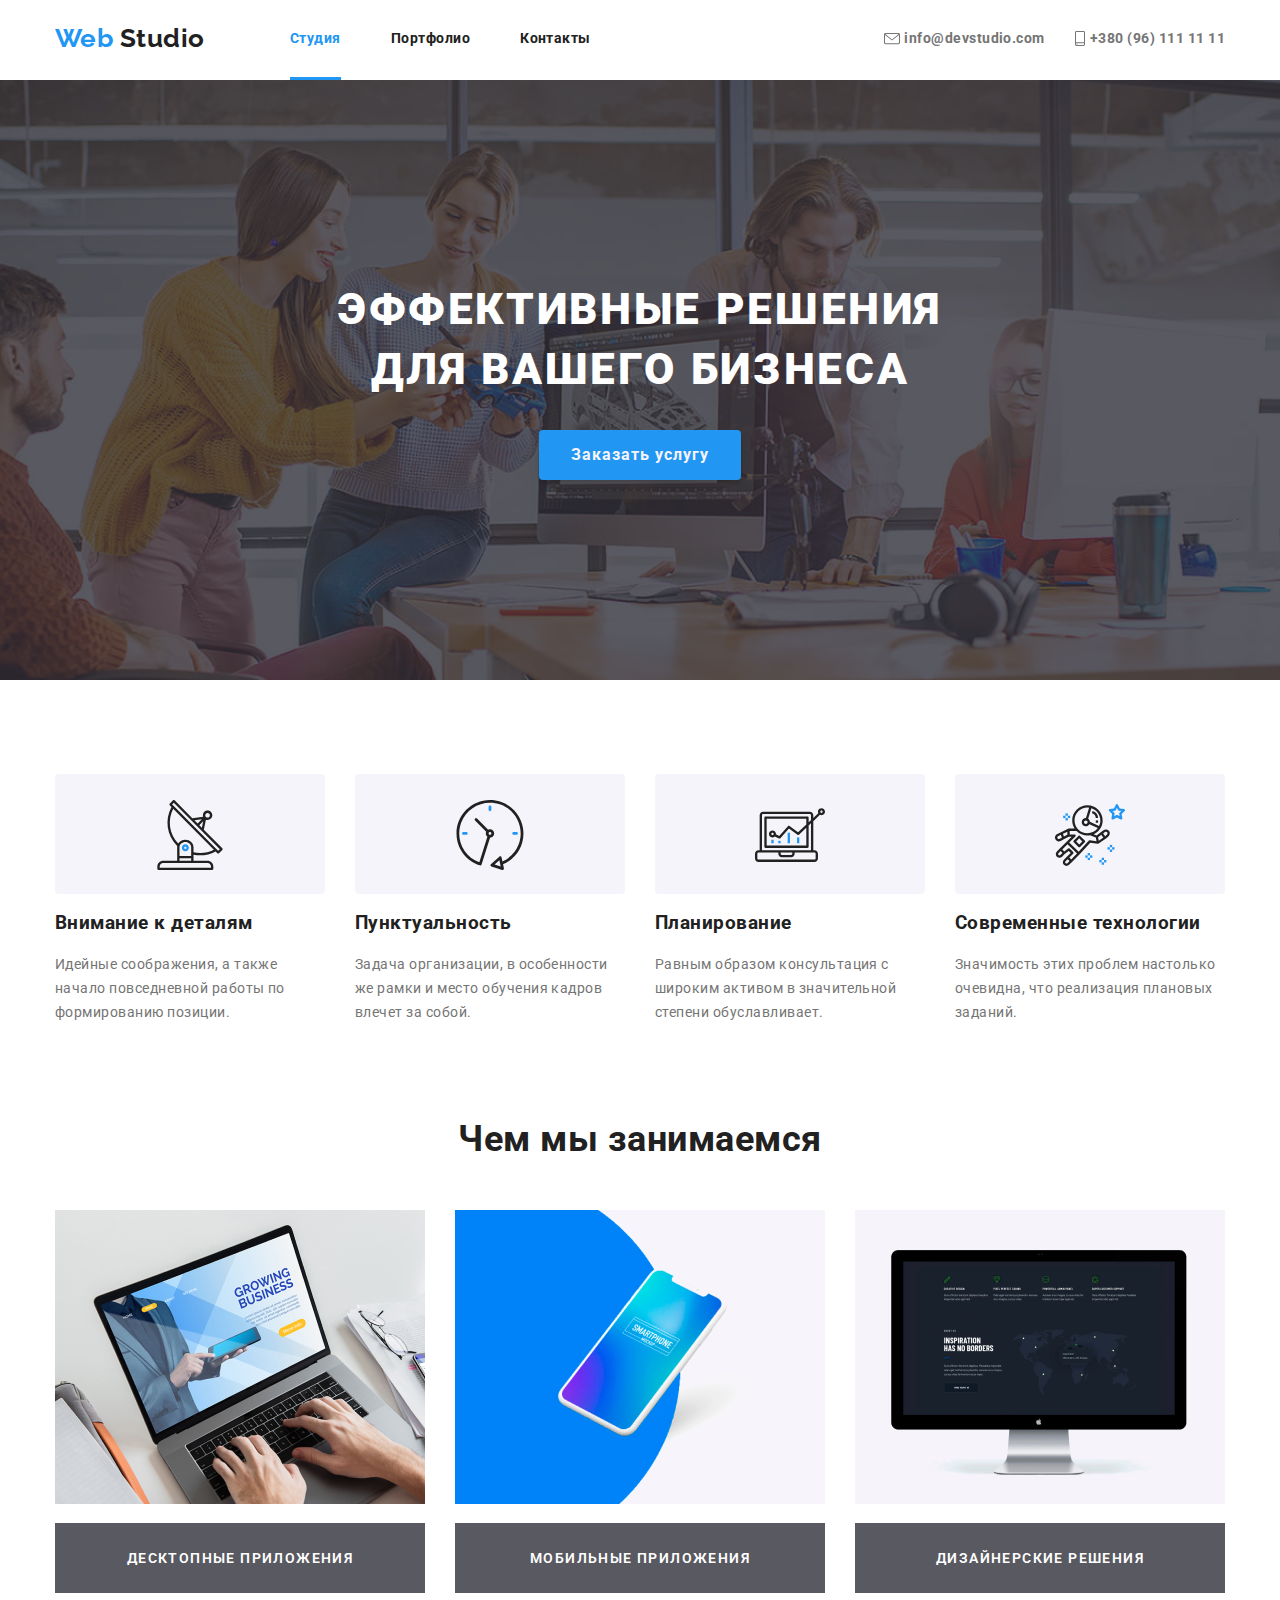
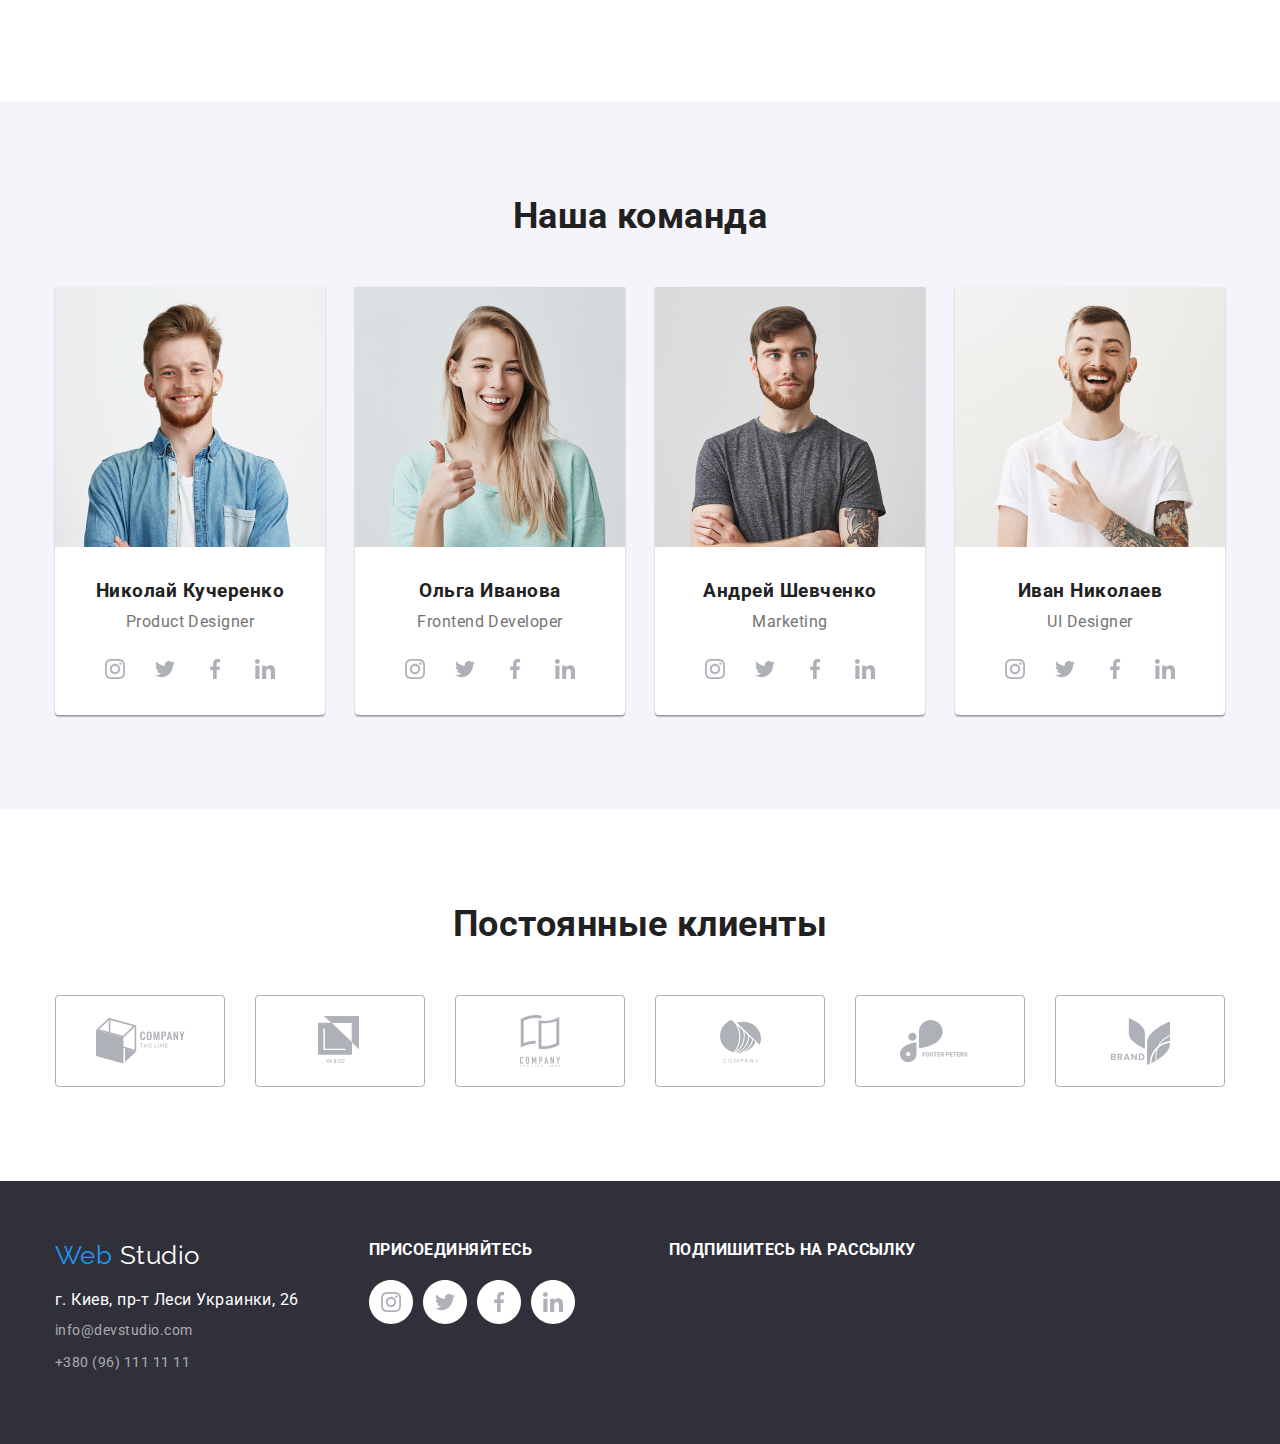
==== commit f5ad715d: "social margin fix" ====
--- a/index.html
+++ b/index.html
@@ -114,7 +114,7 @@
                     <li class="our-team-member">
                         <img src="./images/team/andrei.jpg" alt="Фото Андрея">
                         <h3>Андрей Шевченко</h3>
-                        <b>Marketingr</b>
+                        <b>Marketing</b>
                         <ul class="social flex-container">
                             <li class="instagram"><a href="#" aria-label="Instagram"></a></li>
                             <li class="twitter"><a href="#" aria-label="Twitter"></a></li>
--- a/css/styles.css
+++ b/css/styles.css
@@ -72,14 +72,13 @@
 
 .wrapper-in-header{
     height: 80px;
+    justify-content: space-between;
 }
 
 .flex-container{
     display: flex;
     align-items: stretch;
-    flex-grow: 2;
     flex-wrap: wrap;
-
 }
 
     header li, header a{
@@ -109,10 +108,6 @@
                 margin-right: 50px;
             }
         
-        .addres-header{
-            flex-grow: 1;
-        }
-
             .addres-header a{ color: var(--secondary-font-color); }
 
             .contact li:not(:last-child){
@@ -183,7 +178,7 @@
     .join .social{
         justify-content: space-between;
     }
-
+    
         footer .logo{ color: var(--main-font-on-dark-fon-color); }
 
     .addres-footer ul li{
@@ -355,13 +350,28 @@
     }
 
         .our-team-member b{
+            display: inline-block;
+            margin-bottom: 16px;
             font-family: var(--main-font-family);
             font-style: normal;
             font-weight: 400;
             font-size: 16px;
-            line-height: 1.9;
             text-align: center;
             color: var(--secondary-font-color);
+        }
+
+        .our-team-member img{
+            margin-bottom: 30px;
+        }
+    
+        .our-team-member h3{
+            margin-top: 0;
+            margin-bottom: 10px;
+        }
+    
+        .our-team-member .social{
+            margin-left: 32px;
+            margin-right: 32px;
         }
 
         .social{
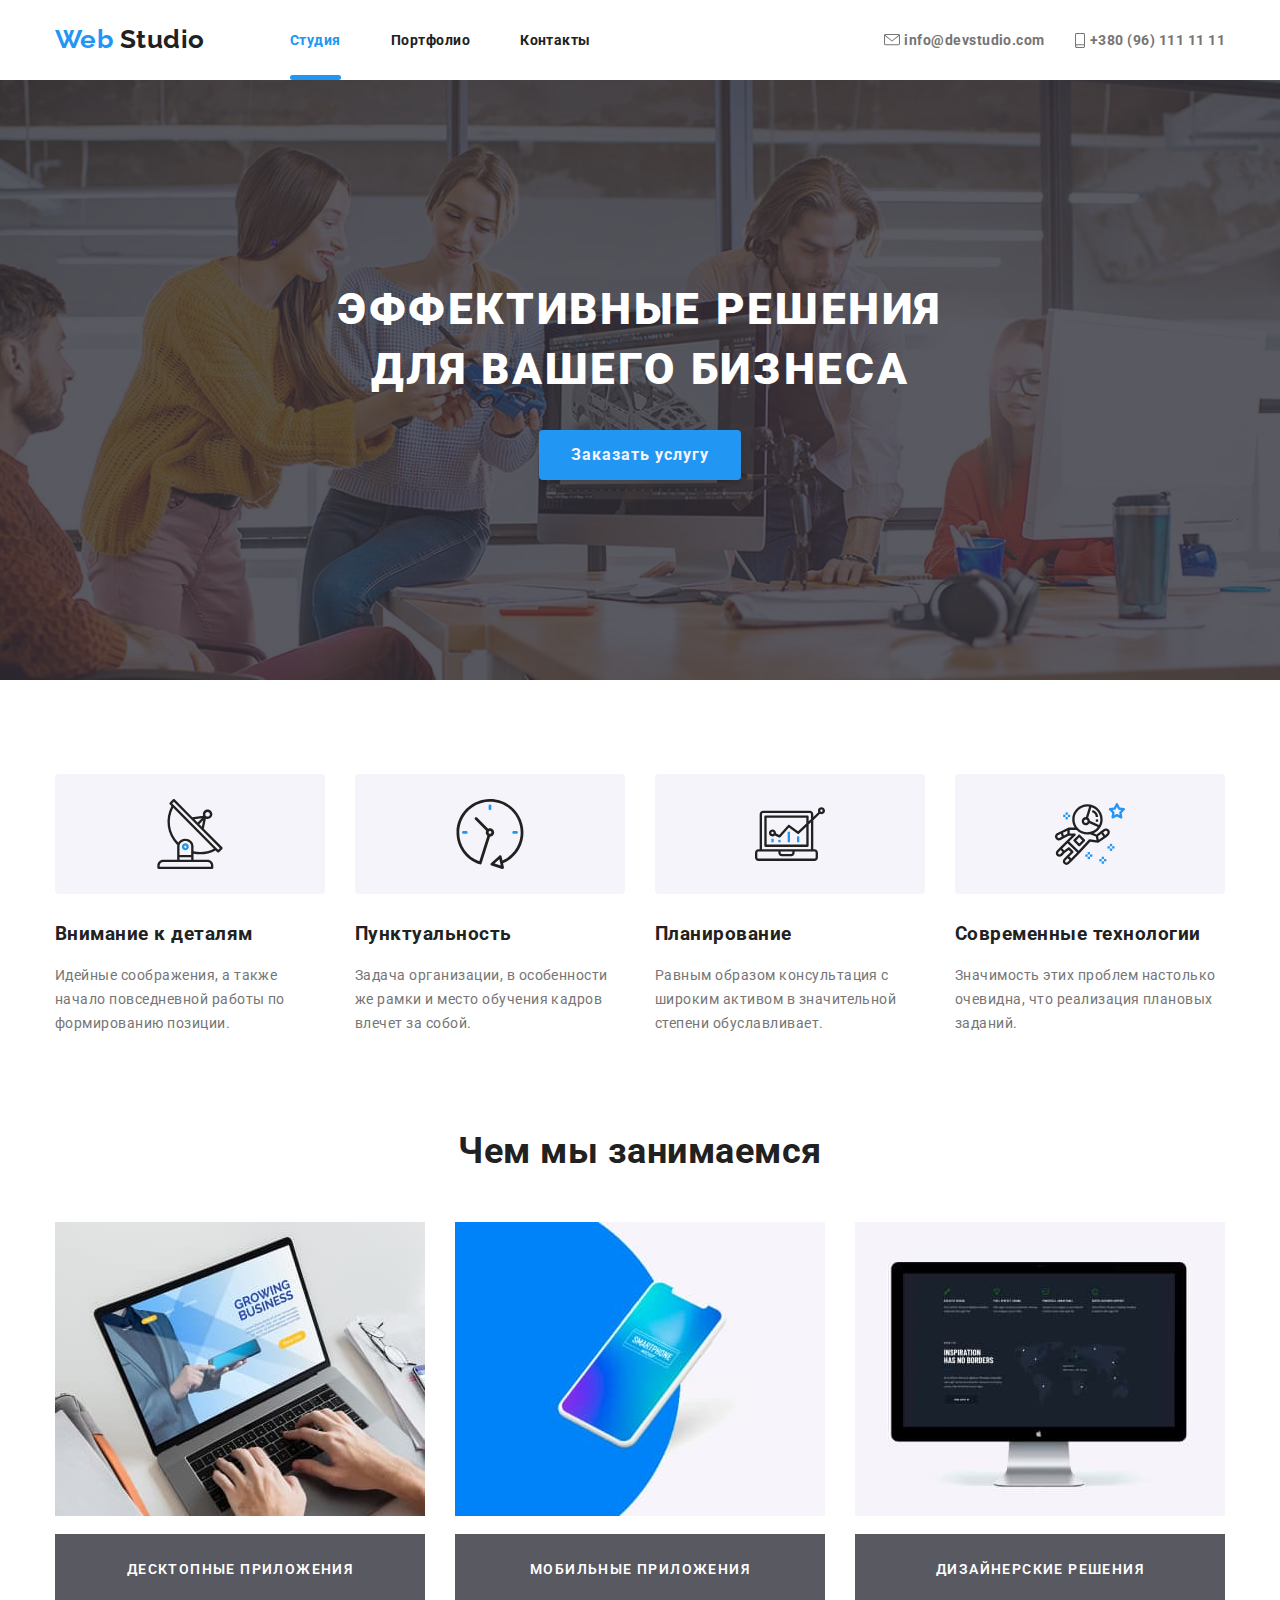
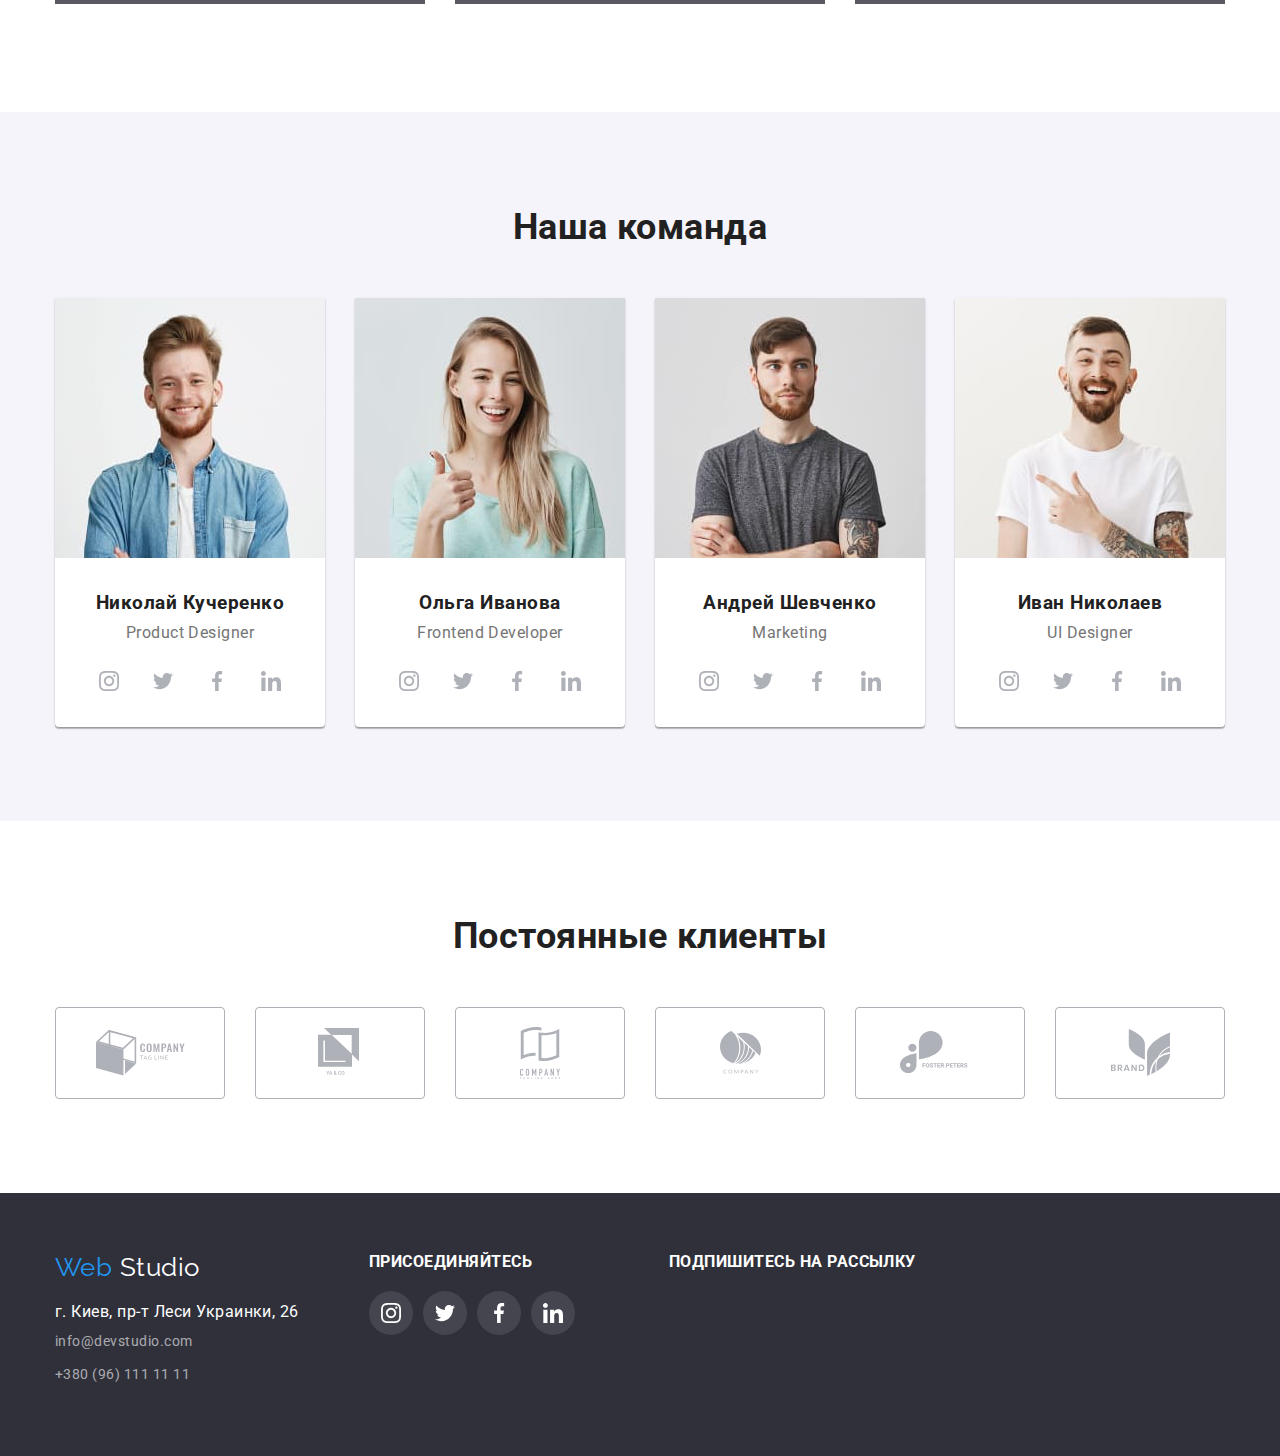
==== commit 0e3ad644: "fix images" ====
--- a/index.html
+++ b/index.html
@@ -21,7 +21,7 @@
                     <li><a href="#">Контакты</a></li>
                 </ul>
             </nav>
-            <address class="addres-header">
+            <address class="addres-header flex-container">
                 <ul class="contact flex-container">
                     <li class="envelope">
                         <a href="mailto:info@devstudio.com" aria-label="e-mail">info@devstudio.com</a>
@@ -44,23 +44,19 @@
         <section class="section benefits">
             <h2 class="hidden-header-h">Наши преимущества</h2>
             <ul class="benefits-list flex-container">
-                <li>
-                    <div><img src="./images/antenna.svg" alt="Иконка антенны"></div>
+                <li class="icon-antenna">
                     <h3>Внимание к деталям</h3>
                     <p>Идейные соображения, а также начало повседневной работы по формированию позиции.</p>
                 </li>
-                <li>
-                    <div><img src="./images/clock.svg" alt="Иконка часов"></div>
+                <li class="icon-clock">
                     <h3>Пунктуальность</h3>
                     <p>Задача организации, в особенности же рамки и место обучения кадров влечет за собой.</p>
                 </li>
-                <li>
-                    <div><img src="./images/diagram.svg" alt="Иконка диаграмы"></div>
+                <li class="icon-diagram">
                     <h3>Планирование</h3>
                     <p>Равным образом консультация с широким активом в значительной степени обуславливает.</p>
                 </li>
-                <li>
-                    <div><img src="./images/astronaut.svg" alt="Иконка астронавт"></div>
+                <li class="icon-astronaut">
                     <h3>Современные технологии</h3>
                     <p>Значимость этих проблем настолько очевидна, что реализация плановых заданий.</p>
                 </li>
--- a/css/styles.css
+++ b/css/styles.css
@@ -71,7 +71,7 @@
 }
 
 .wrapper-in-header{
-    height: 80px;
+    min-height: 80px;
     justify-content: space-between;
 }
 
@@ -83,7 +83,7 @@
 
     header li, header a{
         display: block;
-        line-height: 77px;
+        align-self: center;
         font-weight: 700;
         color: var(--main-font-color);
     }
@@ -107,13 +107,17 @@
             .top-nav-ul li:not(:last-child){
                 margin-right: 50px;
             }
+
+            .top-nav-ul a{
+                line-height: 80px;
+            }
         
             .addres-header a{ color: var(--secondary-font-color); }
 
             .contact li:not(:last-child){
                 margin-right: 30px;
             }
-            
+          
             .contact li{
                 background-repeat: no-repeat;
                 background-position: left;
@@ -132,15 +136,23 @@
     /*menu hover effect ==================== */
     .active-page,
     .top-nav-ul a:hover,
-    .top-nav-ul a:focus{
-        color: var(--main-hover-color);
-        border-bottom: solid 3px var(--main-hover-color);
-        border-collapse: collapse;
-    }
-    
+    .top-nav-ul a:focus,
     address a:hover,
     address a:focus{
         color: var(--main-hover-color);
+        position: relative;
+    }
+
+    .active-page::after{
+        width: 100%;
+        content: "";
+        display: block;
+        position: absolute;
+        bottom: 0;
+        right: 0;
+        height: 5px;
+        background-color: var(--main-hover-color);
+        border-radius: 3px;
     }
 
 
@@ -269,16 +281,21 @@
         text-align: left;
     }
 
-        .benefits-list div{
-            text-align: center;
-            background-color: var(--secondary-bg-color);
-            line-height: 120px;
-            border-radius: 4px;
-        }
-
-            .benefits-list div img{
-                vertical-align: middle;
-            }
+    .benefits-list li::before{
+        content: '';
+        display: block;
+        height: 120px;
+        margin-bottom: 30px;
+        background-color: var(--secondary-bg-color);
+        border-radius: 4px;
+        background-repeat: no-repeat;
+        background-position: center;
+    }
+    
+    .icon-antenna::before{ background-image: url("../images/antenna.svg"); }
+    .icon-clock::before{ background-image: url("../images/clock.svg"); }
+    .icon-diagram::before{ background-image: url("../images/diagram.svg"); }
+    .icon-astronaut::before{ background-image: url("../images/astronaut.svg"); }
 
         .benefits-list p{
             font-family: var(--main-font-family);
@@ -372,30 +389,47 @@
         .our-team-member .social{
             margin-left: 32px;
             margin-right: 32px;
-        }
-
-        .social{
+            justify-content: space-between;
+        }
+
+        .social li{
+            width: 44px;
+            height: 44px;
             margin-bottom: 24px;
             justify-content: space-evenly;
-        }
-
-            .social li,
-            .join li{
-                height: 44px;
-                background-repeat: no-repeat;
-            }
-
-                .social a,
-                .join a{ /* .join icons in footer */
-                    display: block;
-                    width: 44px;
-                    height: 44px;
-                }
+            border-radius: 50%;
+        }
+
+        .social a{
+            width: 44px;
+            height: 44px;
+            display: block;
+        }
+
+        footer .social a{
+            border-radius: 50%;
+            background: rgba(255, 255, 255, 0.1);
+        }
+
+        .social li:hover,
+        .social li:focus{
+            background-color: var(--main-hover-color);
+        }
             
             .instagram {background-image: url("../images/instagramico.svg");}
             .twitter {background-image: url("../images/twitterico.svg");}
             .facebook {background-image: url("../images/facebookico.svg");}
             .linkedin {background-image: url("../images/linkedinico.svg");}
+
+            footer .social li{
+                background-repeat: no-repeat;
+                background-position: center;
+            } 
+
+            footer .instagram {background-image: url("../images/footer-img/instagram.svg");}
+            footer .twitter {background-image: url("../images/footer-img/twitter.svg");}
+            footer .facebook {background-image: url("../images/footer-img/facebook.svg");}
+            footer .linkedin {background-image: url("../images/footer-img/linkedin.svg");}
             
 
 
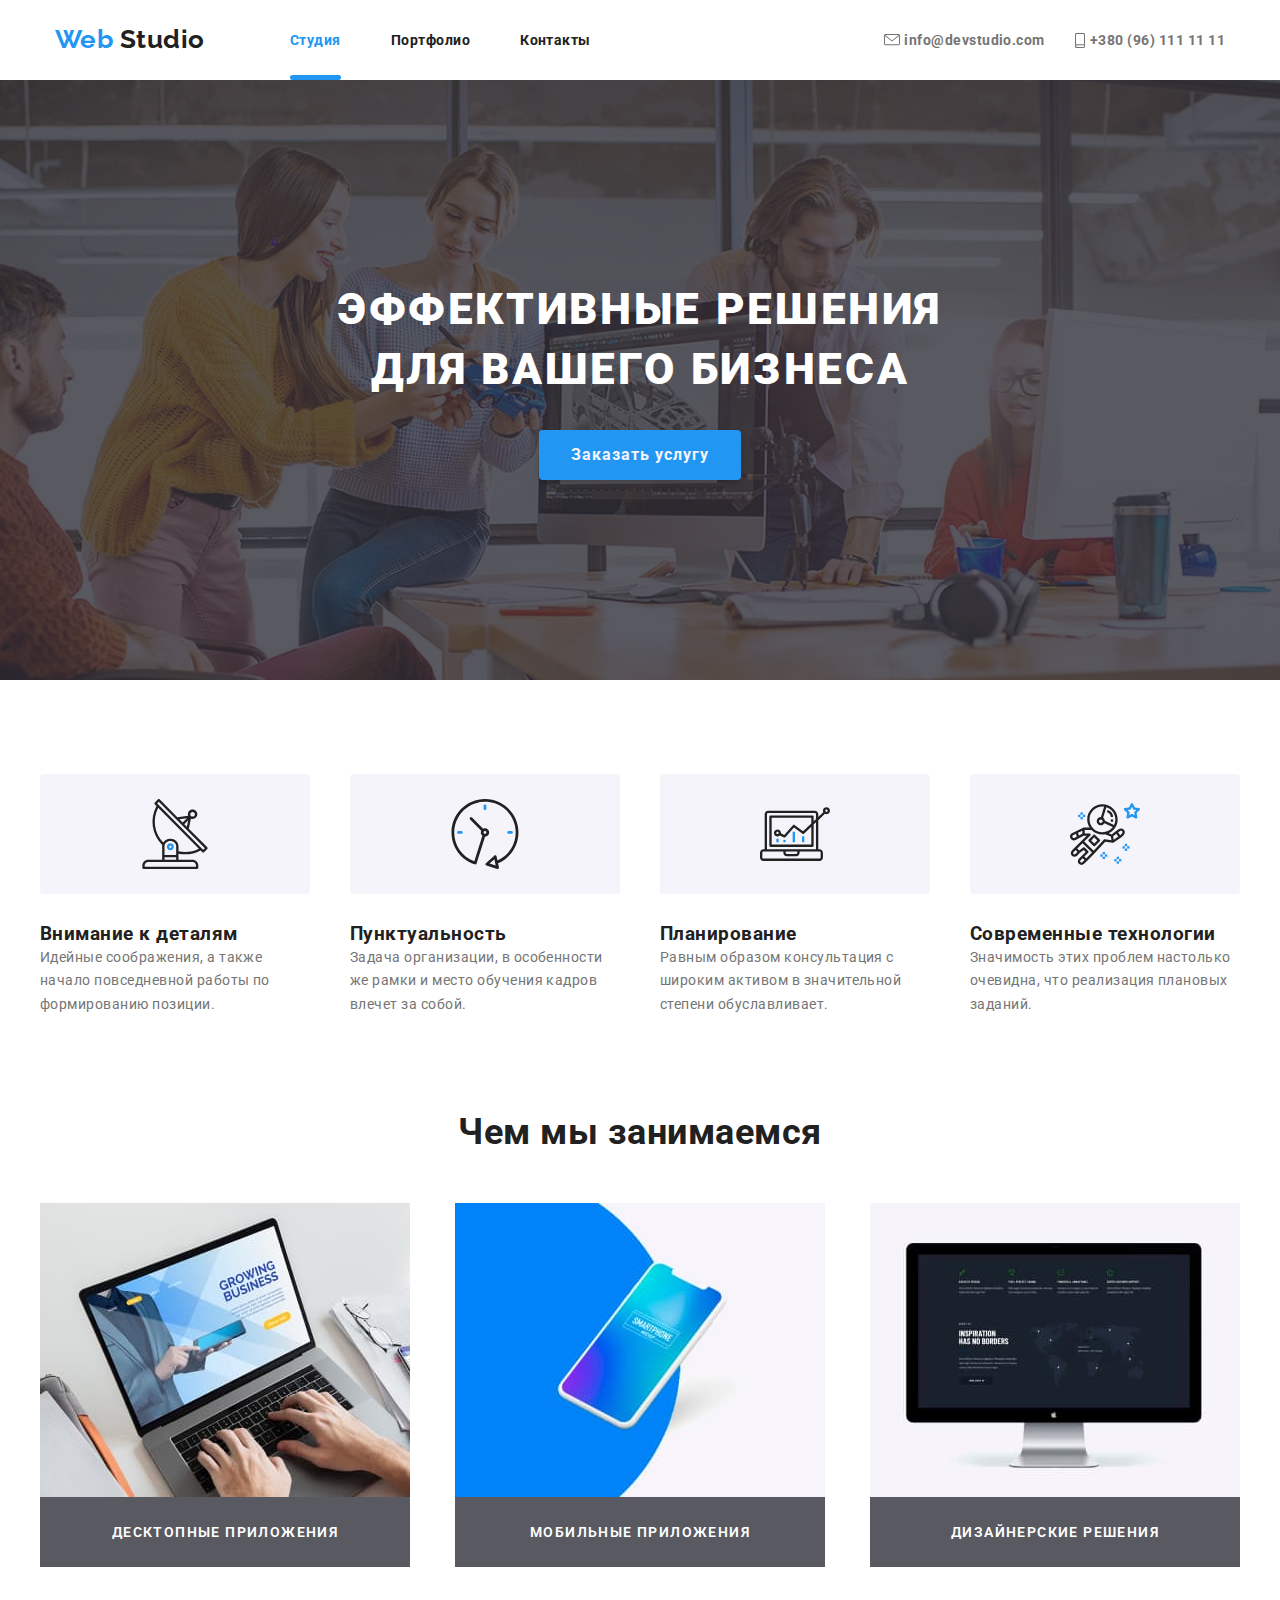
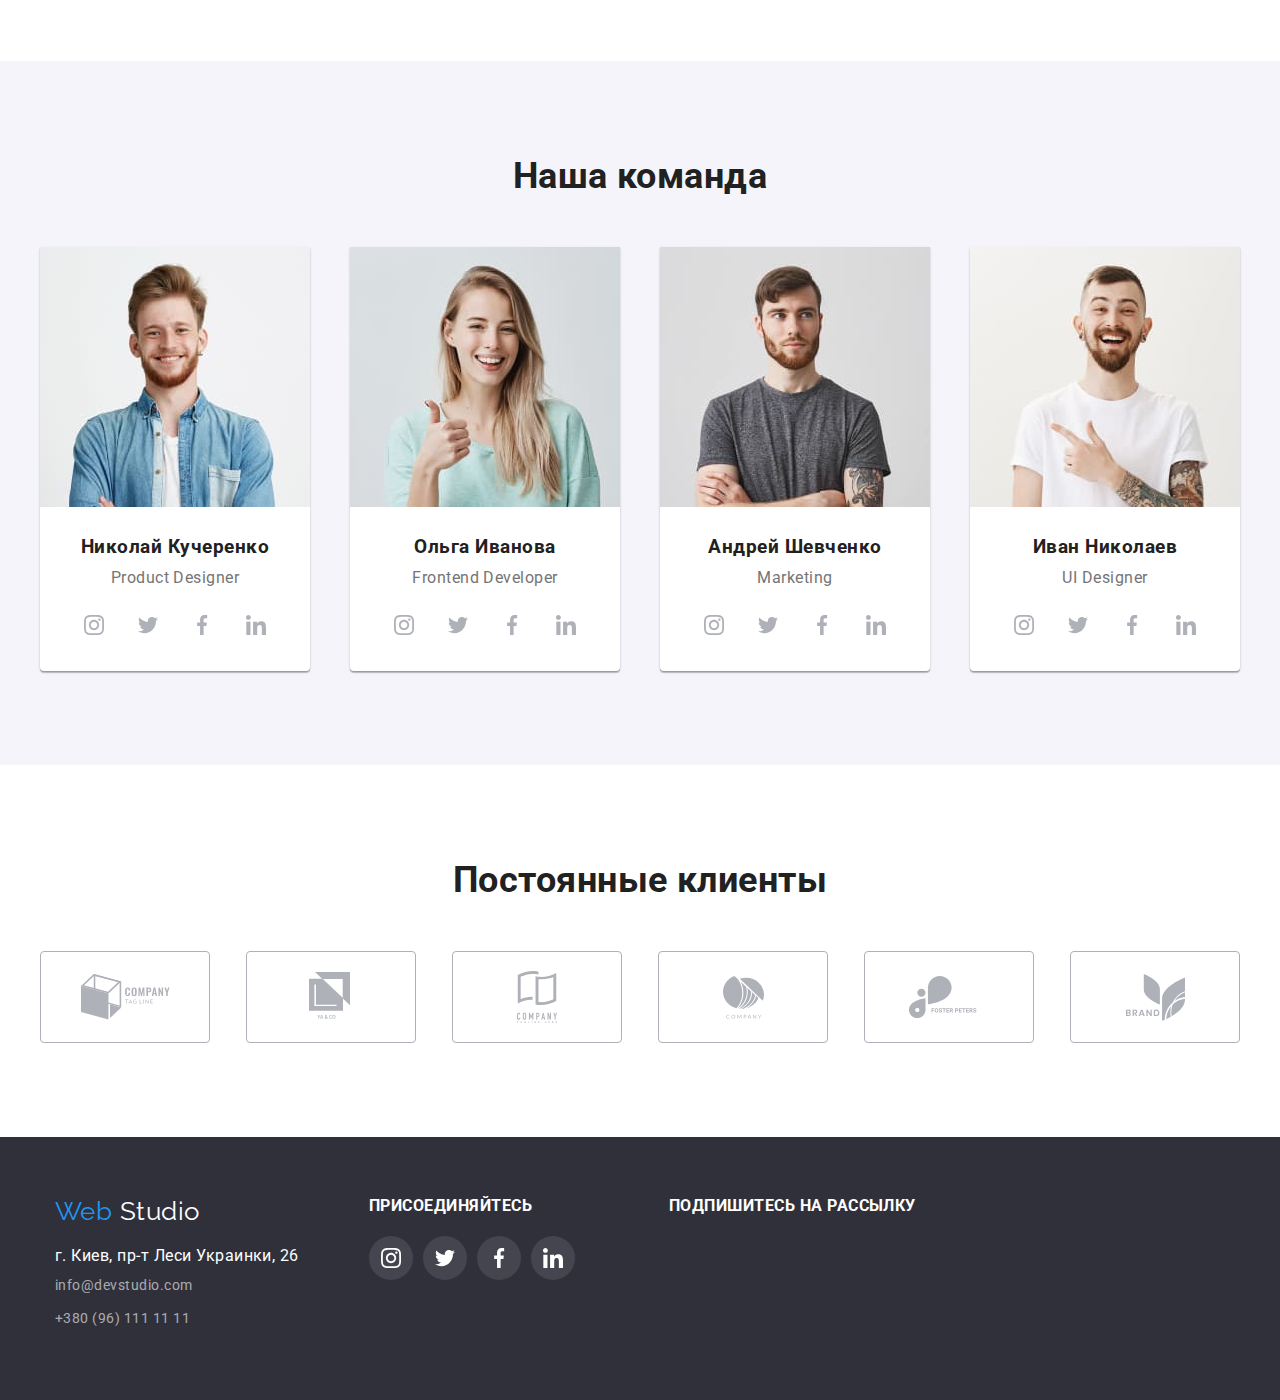
==== commit 557724b3: "rev 1.0 fixes" ====
--- a/index.html
+++ b/index.html
@@ -12,7 +12,7 @@
 
 <body>
     <header class="index-no-border">
-        <div class="wrapper-in-header section flex-container">
+        <div class="section container flex-container">
             <nav class="top flex-container">
                 <a class="logo" href="./index.html" aria-label="Главная страница"><span>Web</span> Studio</a>
                 <ul class="top-nav-ul flex-container">
@@ -42,111 +42,119 @@
         </section>
 
         <section class="section benefits">
-            <h2 class="hidden-header-h">Наши преимущества</h2>
-            <ul class="benefits-list flex-container">
-                <li class="icon-antenna">
-                    <h3>Внимание к деталям</h3>
-                    <p>Идейные соображения, а также начало повседневной работы по формированию позиции.</p>
-                </li>
-                <li class="icon-clock">
-                    <h3>Пунктуальность</h3>
-                    <p>Задача организации, в особенности же рамки и место обучения кадров влечет за собой.</p>
-                </li>
-                <li class="icon-diagram">
-                    <h3>Планирование</h3>
-                    <p>Равным образом консультация с широким активом в значительной степени обуславливает.</p>
-                </li>
-                <li class="icon-astronaut">
-                    <h3>Современные технологии</h3>
-                    <p>Значимость этих проблем настолько очевидна, что реализация плановых заданий.</p>
-                </li>
-            </ul>
+            <div class="container">
+                <h2 class="hidden-header-h">Наши преимущества</h2>
+                <ul class="benefits-list flex-container">
+                    <li class="icon-antenna">
+                        <h3>Внимание к деталям</h3>
+                        <p>Идейные соображения, а также начало повседневной работы по формированию позиции.</p>
+                    </li>
+                    <li class="icon-clock">
+                        <h3>Пунктуальность</h3>
+                        <p>Задача организации, в особенности же рамки и место обучения кадров влечет за собой.</p>
+                    </li>
+                    <li class="icon-diagram">
+                        <h3>Планирование</h3>
+                        <p>Равным образом консультация с широким активом в значительной степени обуславливает.</p>
+                    </li>
+                    <li class="icon-astronaut">
+                        <h3>Современные технологии</h3>
+                        <p>Значимость этих проблем настолько очевидна, что реализация плановых заданий.</p>
+                    </li>
+                </ul>
+            </div>
         </section>
 
         <section class="section what-we-do">
-            <h2 class="section-title">Чем мы занимаемся</h2>
-            <ul class="what-we-do-list flex-container">
-                <li class="what-we-do-li-1">
-                    <img src="./images/what-we-do/notebook.jpg" alt="Ноутбук">
-                    <a href="#"><h3>Десктопные приложения</h3></a>
-                </li>
-                <li class="what-we-do-li-2">
-                    <img src="./images/what-we-do/smart.jpg" alt="Смарфон">
-                    <a href="#"><h3>Мобильные приложения</h3></a>
-                </li>
-                <li class="what-we-do-li-3">
-                    <img src="./images/what-we-do/mac.jpg" alt="Компютер">
-                    <a href="#"><h3>Дизайнерские решения</h3></a>
-                </li>
-            </ul>
+            <div class="container">
+                <h2 class="section-title">Чем мы занимаемся</h2>
+                <ul class="what-we-do-list flex-container">
+                    <li class="what-we-do-li-1">
+                        <img src="./images/what-we-do/notebook.jpg" alt="Ноутбук">
+                        <a href="#"><h3>Десктопные приложения</h3></a>
+                    </li>
+                    <li class="what-we-do-li-2">
+                        <img src="./images/what-we-do/smart.jpg" alt="Смарфон">
+                        <a href="#"><h3>Мобильные приложения</h3></a>
+                    </li>
+                    <li class="what-we-do-li-3">
+                        <img src="./images/what-we-do/mac.jpg" alt="Компютер">
+                        <a href="#"><h3>Дизайнерские решения</h3></a>
+                    </li>
+                </ul>
+            </div>
         </section>
 
         <div class="wrapper-full-width"> <!-- это для фона на всю ширину -->
             <section class="section our-team">
-                <h2 class="section-title">Наша команда</h2>
-                <ul class="our-team-list flex-container">
-                    <li class="our-team-member">
-                        <img src="./images/team/nikolai.jpg" alt="Фото Николая">
-                        <h3>Николай Кучеренко</h3>
-                        <b>Product Designer</b>
-                        <ul class="social flex-container">
-                            <li class="instagram"><a href="#" aria-label="Instagram"></a></li>
-                            <li class="twitter"><a href="#" aria-label="Twitter"></a></li>
-                            <li class="facebook"><a href="#" aria-label="Facebook"></a></li>
-                            <li class="linkedin"><a href="#" aria-label="Linkedin"></a></li>
-                        </ul>
-                    </li>
-                    <li class="our-team-member">
-                        <img src="./images/team/olga.jpg" alt="Фото Ольги">
-                        <h3>Ольга Иванова</h3>
-                        <b>Frontend Developer</b>
-                        <ul class="social flex-container">
-                            <li class="instagram"><a href="#" aria-label="Instagram"></a></li>
-                            <li class="twitter"><a href="#" aria-label="Twitter"></a></li>
-                            <li class="facebook"><a href="#" aria-label="Facebook"></a></li>
-                            <li class="linkedin"><a href="#" aria-label="Linkedin"></a></li>
-                        </ul>
-                    </li>
-                    <li class="our-team-member">
-                        <img src="./images/team/andrei.jpg" alt="Фото Андрея">
-                        <h3>Андрей Шевченко</h3>
-                        <b>Marketing</b>
-                        <ul class="social flex-container">
-                            <li class="instagram"><a href="#" aria-label="Instagram"></a></li>
-                            <li class="twitter"><a href="#" aria-label="Twitter"></a></li>
-                            <li class="facebook"><a href="#" aria-label="Facebook"></a></li>
-                            <li class="linkedin"><a href="#" aria-label="Linkedin"></a></li>
-                        </ul>
-                    </li>
-                    <li class="our-team-member">
-                        <img src="./images/team/ivan.jpg" alt="Фото Ивана">
-                        <h3>Иван Николаев</h3>
-                        <b>UI Designer</b>
-                        <ul class="social flex-container">
-                            <li class="instagram"><a href="#" aria-label="Instagram"></a></li>
-                            <li class="twitter"><a href="#" aria-label="Twitter"></a></li>
-                            <li class="facebook"><a href="#" aria-label="Facebook"></a></li>
-                            <li class="linkedin"><a href="#" aria-label="Linkedin"></a></li>
-                        </ul>
-                    </li>
-                </ul>
+                <div class="container">
+                    <h2 class="section-title">Наша команда</h2>
+                    <ul class="our-team-list flex-container">
+                        <li class="our-team-member">
+                            <img src="./images/team/nikolai.jpg" alt="Фото Николая">
+                            <h3>Николай Кучеренко</h3>
+                            <b>Product Designer</b>
+                            <ul class="social flex-container">
+                                <li class="instagram"><a href="#" aria-label="Instagram"></a></li>
+                                <li class="twitter"><a href="#" aria-label="Twitter"></a></li>
+                                <li class="facebook"><a href="#" aria-label="Facebook"></a></li>
+                                <li class="linkedin"><a href="#" aria-label="Linkedin"></a></li>
+                            </ul>
+                        </li>
+                        <li class="our-team-member">
+                            <img src="./images/team/olga.jpg" alt="Фото Ольги">
+                            <h3>Ольга Иванова</h3>
+                            <b>Frontend Developer</b>
+                            <ul class="social flex-container">
+                                <li class="instagram"><a href="#" aria-label="Instagram"></a></li>
+                                <li class="twitter"><a href="#" aria-label="Twitter"></a></li>
+                                <li class="facebook"><a href="#" aria-label="Facebook"></a></li>
+                                <li class="linkedin"><a href="#" aria-label="Linkedin"></a></li>
+                            </ul>
+                        </li>
+                        <li class="our-team-member">
+                            <img src="./images/team/andrei.jpg" alt="Фото Андрея">
+                            <h3>Андрей Шевченко</h3>
+                            <b>Marketing</b>
+                            <ul class="social flex-container">
+                                <li class="instagram"><a href="#" aria-label="Instagram"></a></li>
+                                <li class="twitter"><a href="#" aria-label="Twitter"></a></li>
+                                <li class="facebook"><a href="#" aria-label="Facebook"></a></li>
+                                <li class="linkedin"><a href="#" aria-label="Linkedin"></a></li>
+                            </ul>
+                        </li>
+                        <li class="our-team-member">
+                            <img src="./images/team/ivan.jpg" alt="Фото Ивана">
+                            <h3>Иван Николаев</h3>
+                            <b>UI Designer</b>
+                            <ul class="social flex-container">
+                                <li class="instagram"><a href="#" aria-label="Instagram"></a></li>
+                                <li class="twitter"><a href="#" aria-label="Twitter"></a></li>
+                                <li class="facebook"><a href="#" aria-label="Facebook"></a></li>
+                                <li class="linkedin"><a href="#" aria-label="Linkedin"></a></li>
+                            </ul>
+                        </li>
+                    </ul>
+                </div>
             </section>
         </div>
         <section class="section clients">
-            <h2 class="section-title">Постоянные клиенты</h2>
-            <ul class="clients-list flex-container">
-                <li><a class="client1" href="#" aria-label="Лого Клиента 1"><div>&nbsp;</div></a></li>
-                <li><a class="client2" href="#" aria-label="Лого Клиента 2"><div>&nbsp;</div></a></li>
-                <li><a class="client3" href="#" aria-label="Лого Клиента 3"><div>&nbsp;</div></a></li>
-                <li><a class="client4" href="#" aria-label="Лого Клиента 4"><div>&nbsp;</div></a></li>
-                <li><a class="client5" href="#" aria-label="Лого Клиента 5"><div>&nbsp;</div></a></li>
-                <li><a class="client6" href="#" aria-label="Лого Клиента 6"><div>&nbsp;</div></a></li>
-            </ul>
+            <div class="container">
+                <h2 class="section-title">Постоянные клиенты</h2>
+                <ul class="clients-list flex-container">
+                    <li><a class="client1" href="#" aria-label="Лого Клиента 1"><div>&nbsp;</div></a></li>
+                    <li><a class="client2" href="#" aria-label="Лого Клиента 2"><div>&nbsp;</div></a></li>
+                    <li><a class="client3" href="#" aria-label="Лого Клиента 3"><div>&nbsp;</div></a></li>
+                    <li><a class="client4" href="#" aria-label="Лого Клиента 4"><div>&nbsp;</div></a></li>
+                    <li><a class="client5" href="#" aria-label="Лого Клиента 5"><div>&nbsp;</div></a></li>
+                    <li><a class="client6" href="#" aria-label="Лого Клиента 6"><div>&nbsp;</div></a></li>
+                </ul>
+            </div>
         </section>
     </main>
 
     <footer>
-        <div class="wrapper-in-footer section flex-container">
+        <div class="wrapper-in-footer section container flex-container">
             <div class="logo-and-contact">
                 <a class="logo" href="./index.html" aria-label="Главная страница"><span>Web</span> Studio</a>
                 <address class="addres-footer">
--- a/css/styles.css
+++ b/css/styles.css
@@ -31,6 +31,8 @@
     box-sizing: inherit;
 }
 
+
+
 /* body ===================================================================== */
 body{
     font-family: var(--main-font-family);
@@ -38,6 +40,8 @@
     letter-spacing: 0.03em;
 }
 
+
+
 /* some reset ===================================================================== */
 a{ text-decoration: none; }
 
@@ -53,26 +57,44 @@
     margin: 0;
 }
 
+img {
+    display: block;
+    max-width: 100%;
+    height: auto;
+}
+
+.section{
+    margin: 0 auto;
+    padding-top: 94px;
+    padding-bottom: 94px;
+    padding-left: 15px;
+    padding-right: 15px;
+}
+
+.container{
+    margin: 0 auto;
+    max-width: var(--max-width);
+}
+
+
+
 /* Header ===================================================================== */
 header{
     color: var(--main-font-color);
-    border: 1px solid var(--header-border-color);;
-}
-
-.section{
-    margin: 0 auto;
-    max-width: var(--max-width);
-    padding-left: 15px;
-    padding-right: 15px;
+    border: 1px solid var(--header-border-color);
+}
+
+header div.flex-container{
+    justify-content: space-between;
+}
+
+header div.section{
+    padding-top: 0;
+    padding-bottom: 0;
 }
 
 .index-no-border{
     border: 0;
-}
-
-.wrapper-in-header{
-    min-height: 80px;
-    justify-content: space-between;
 }
 
 .flex-container{
@@ -143,6 +165,7 @@
         position: relative;
     }
 
+    /*menu underline ==================== */
     .active-page::after{
         width: 100%;
         content: "";
@@ -156,56 +179,6 @@
     }
 
 
-/*Footer ===================================================================== */
-footer{
-    color: var(--main-font-on-dark-fon-color);
-    background-color: var(--footer-bg-color);
-}
-    .wrapper-in-footer{
-        padding-top: 60px;
-        max-width: var(--max-width);
-    }
-
-    footer div{
-        vertical-align: top;
-    }
-
-    .logo-and-contact{
-        margin-right: 70px;
-        padding-bottom: 60px;
-    }
-
-    .logo-and-contact .logo,
-    .join b,
-    .subscribe b{
-        display: block;
-        margin-bottom: 20px;
-    }
-
-    .join{
-        width: 206px;
-        margin-right: 94px;
-    }
-
-    .join .social{
-        justify-content: space-between;
-    }
-    
-        footer .logo{ color: var(--main-font-on-dark-fon-color); }
-
-    .addres-footer ul li{
-        margin-bottom: 9px;
-    }
-
-    .addres-footer ul li a{
-        font-family: var(--main-font-family);
-        font-style: normal;
-        font-weight: 400;
-        line-height: 1.7;
-        font-size: 14px;
-        color: var(--address-footer-a-color);
-    }
-
 
 /*Main element ===================== index.html ================================================*/
 .hero{
@@ -213,7 +186,7 @@
     background-image: url("../images/hero-image.jpg");
     background-position: center;
     height: 600px;
-    margin-bottom: 94px;
+
 }
 
     .wrapper-bg-transparent-in-hero{
@@ -222,9 +195,9 @@
     }
 
     .hero h1{
-        margin: 0;
+        margin-top:0;
+        margin-bottom: 30px;
         padding-top: 200px;
-        padding-bottom: 30px;
         color:var(--main-font-on-dark-fon-color);
         font-family: var(--main-font-family);
         font-style: normal;
@@ -262,10 +235,6 @@
 
 
 /*in section benefits ===================== index.html ================================================*/
-.benefits{
-    margin-bottom: 94px;
-}
-
 .hidden-header-h{
     line-height: 0;
     font-size: 0;
@@ -279,6 +248,10 @@
     .benefits-list li{
         width: 270px;
         text-align: left;
+    }
+
+    .benefits-list li h3{
+        margin: 0;
     }
 
     .benefits-list li::before{
@@ -309,8 +282,8 @@
 
 
 /*in section what-we-do ===================== index.html ================================================*/
-.what-we-do{
-    margin-bottom: 94px;
+.what-we-do.section{
+    padding-top: 0;
 }
 
 .section-title{
@@ -327,6 +300,7 @@
 }
 
     .what-we-do h3{
+        margin: 0;
         background-color: var(--what-we-do-card-header-bg-color);
         line-height: 70px;
         font-family: var(--main-font-family);
@@ -346,15 +320,14 @@
 
 .our-team-list{
     justify-content: space-between;
-    padding-bottom: 94px;
 }
 
 .our-team h2{
-    padding-top: 94px;
     margin-bottom: 50px;
 }
         
     .our-team-member{
+        padding-bottom: 24px;
         background-color:var(--member-card-bg-color);
         width: 270px;
         text-align: center;
@@ -387,18 +360,19 @@
         }
     
         .our-team-member .social{
-            margin-left: 32px;
-            margin-right: 32px;
-            justify-content: space-between;
+            justify-content: center;
         }
 
         .social li{
+            margin-right: 10px;
             width: 44px;
             height: 44px;
-            margin-bottom: 24px;
             justify-content: space-evenly;
             border-radius: 50%;
         }
+            .social li:last-child{
+                margin-right: 0;
+            }
 
         .social a{
             width: 44px;
@@ -436,7 +410,6 @@
 /*in section clients ===================== index.html ================================================*/
 .clients{
     text-align: center;
-    margin-top: 94px;
 }
     .clients .section-title{
         margin-bottom: 50px;
@@ -444,7 +417,6 @@
 
     .clients-list{
         justify-content: space-between;
-        margin-bottom: 94px;
     }
 
     .clients li{
@@ -475,11 +447,6 @@
 
 
 /*in section portfolio ===================== portfolio.html ================================================*/    
-.portfolio{
-    margin-top: 93px;
-    max-width: var(--max-width);
-}
-
     .btn-group{
         margin-bottom: 50px;
         text-align: center;
@@ -515,9 +482,7 @@
     .ul-portfolio{
         text-align: center;
         justify-content: space-between;
-        margin-bottom: 30px;
         overflow: hidden;
-        margin-bottom: 94px;
     }
 
         .ul-portfolio li{
@@ -562,4 +527,61 @@
                     font-style: normal;
                     font-weight: 400;
                     font-size: 14px;
-                }+                }
+
+
+
+/*Footer ===================================================================== */
+footer{
+    color: var(--main-font-on-dark-fon-color);
+    background-color: var(--footer-bg-color);
+}
+
+footer div.section{
+    padding-top: 60px;
+    padding-bottom: 60px;
+}
+   
+    .wrapper-in-footer{
+        padding-top: 60px;
+        max-width: var(--max-width);
+    }
+
+    footer div{
+        vertical-align: top;
+    }
+
+    .logo-and-contact{
+        margin-right: 70px;
+    }
+
+    .logo-and-contact .logo,
+    .join b,
+    .subscribe b{
+        display: block;
+        margin-bottom: 20px;
+    }
+
+    .join{
+        width: 206px;
+        margin-right: 94px;
+    }
+
+    .join .social{
+        justify-content: space-between;
+    }
+    
+        footer .logo{ color: var(--main-font-on-dark-fon-color); }
+
+    .addres-footer ul li{
+        margin-bottom: 9px;
+    }
+
+    .addres-footer ul li a{
+        font-family: var(--main-font-family);
+        font-style: normal;
+        font-weight: 400;
+        line-height: 1.7;
+        font-size: 14px;
+        color: var(--address-footer-a-color);
+    }